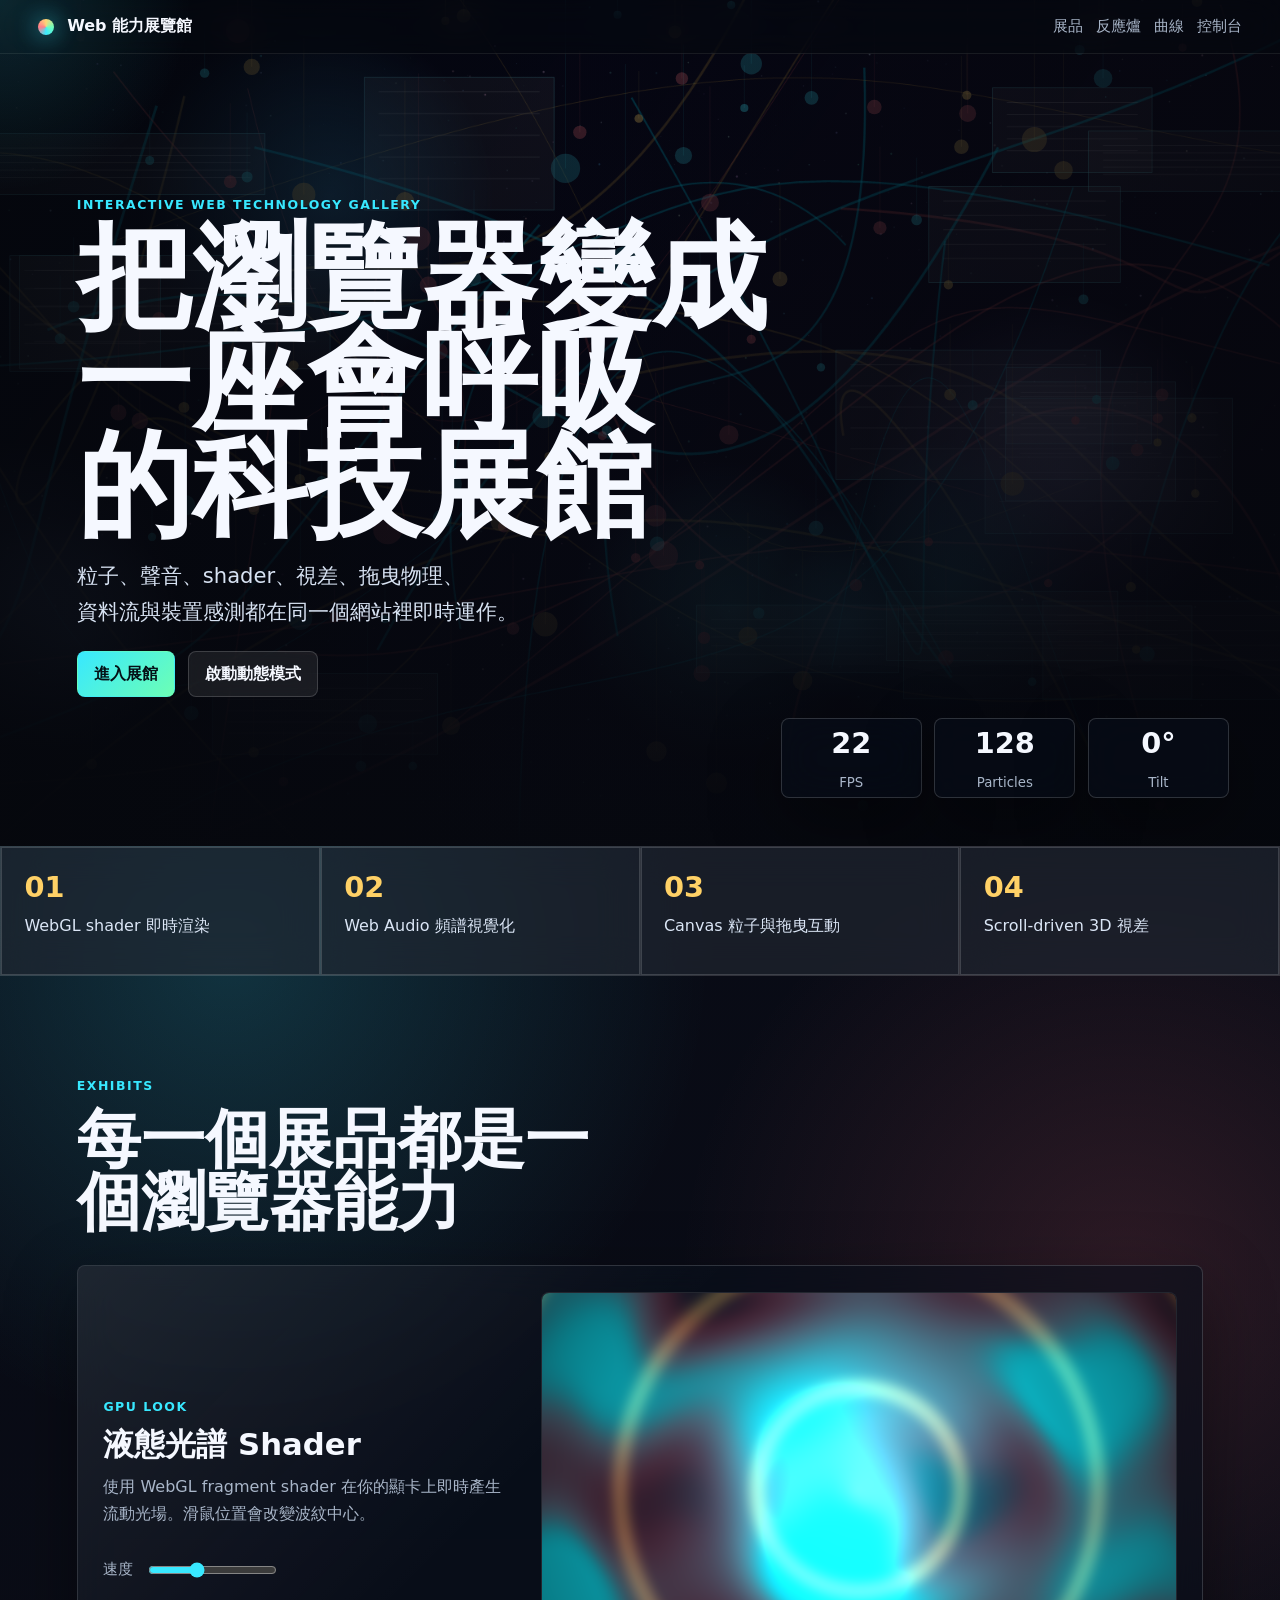
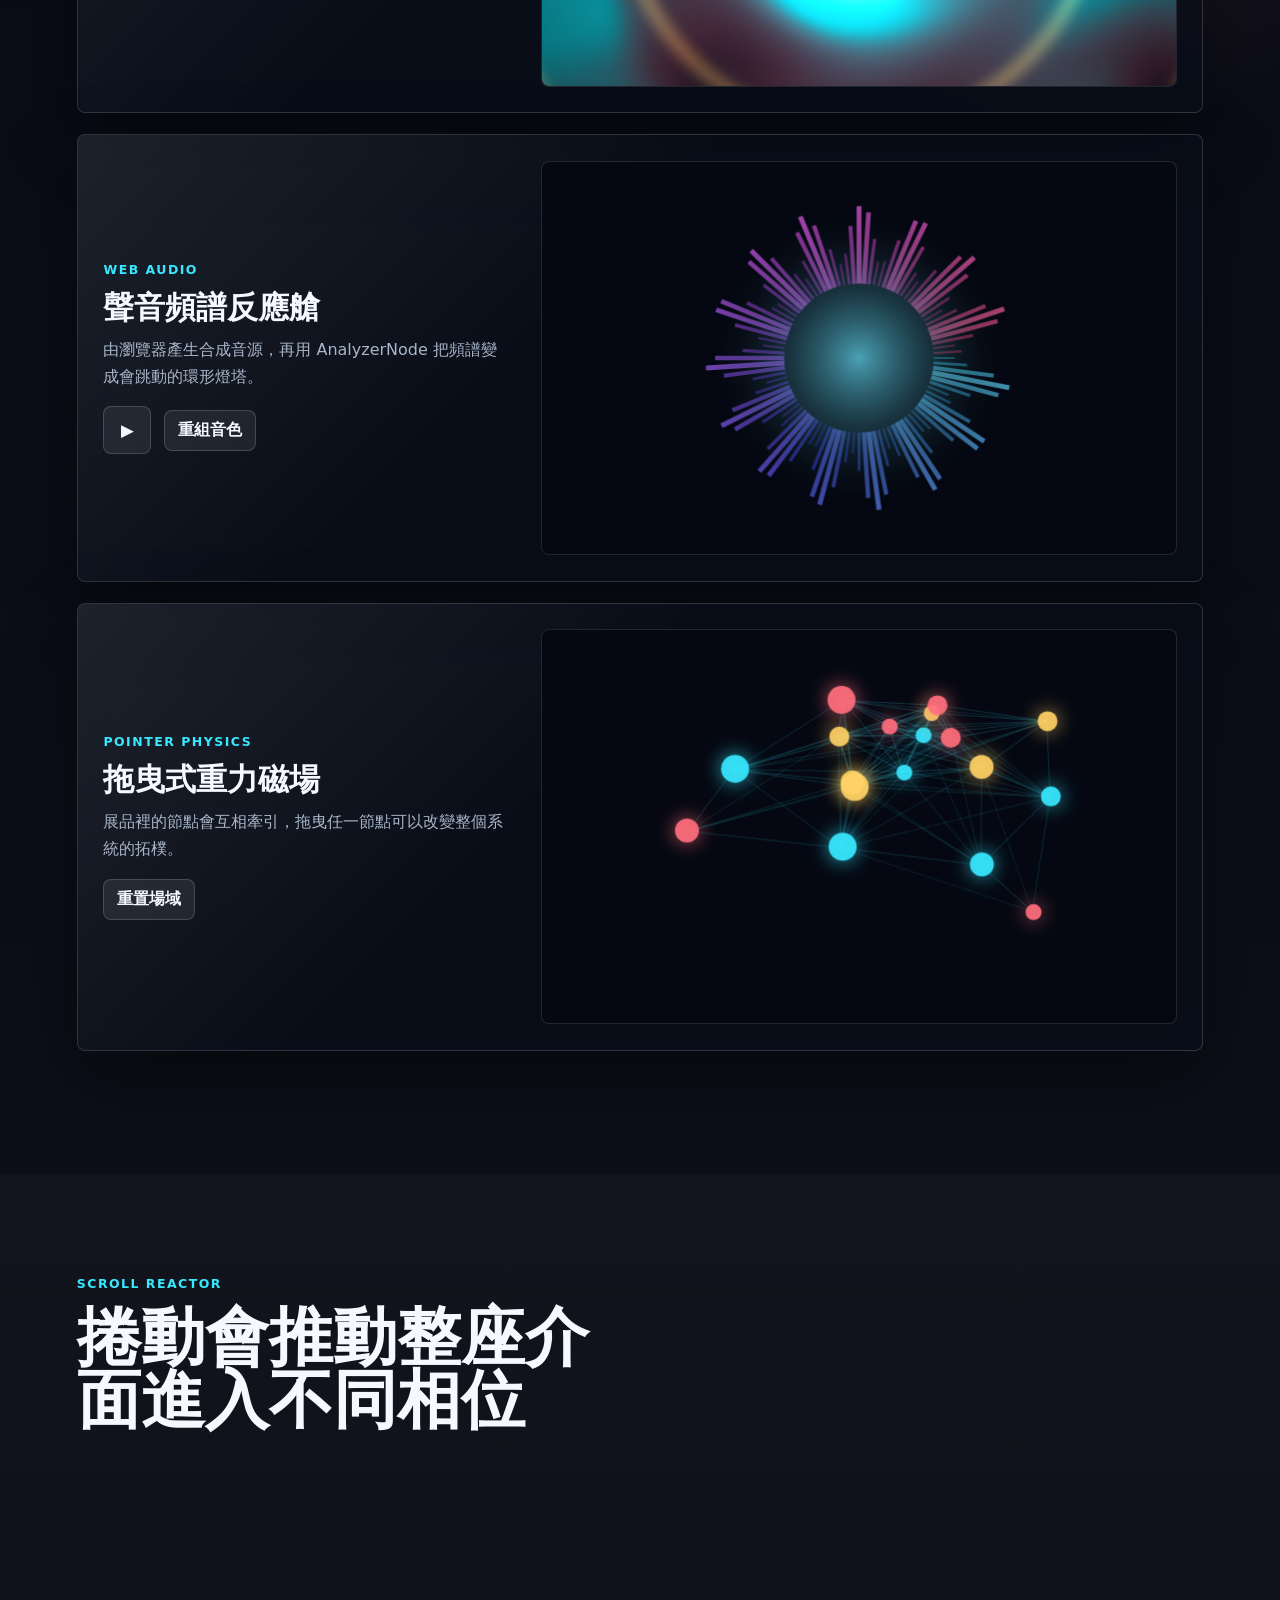
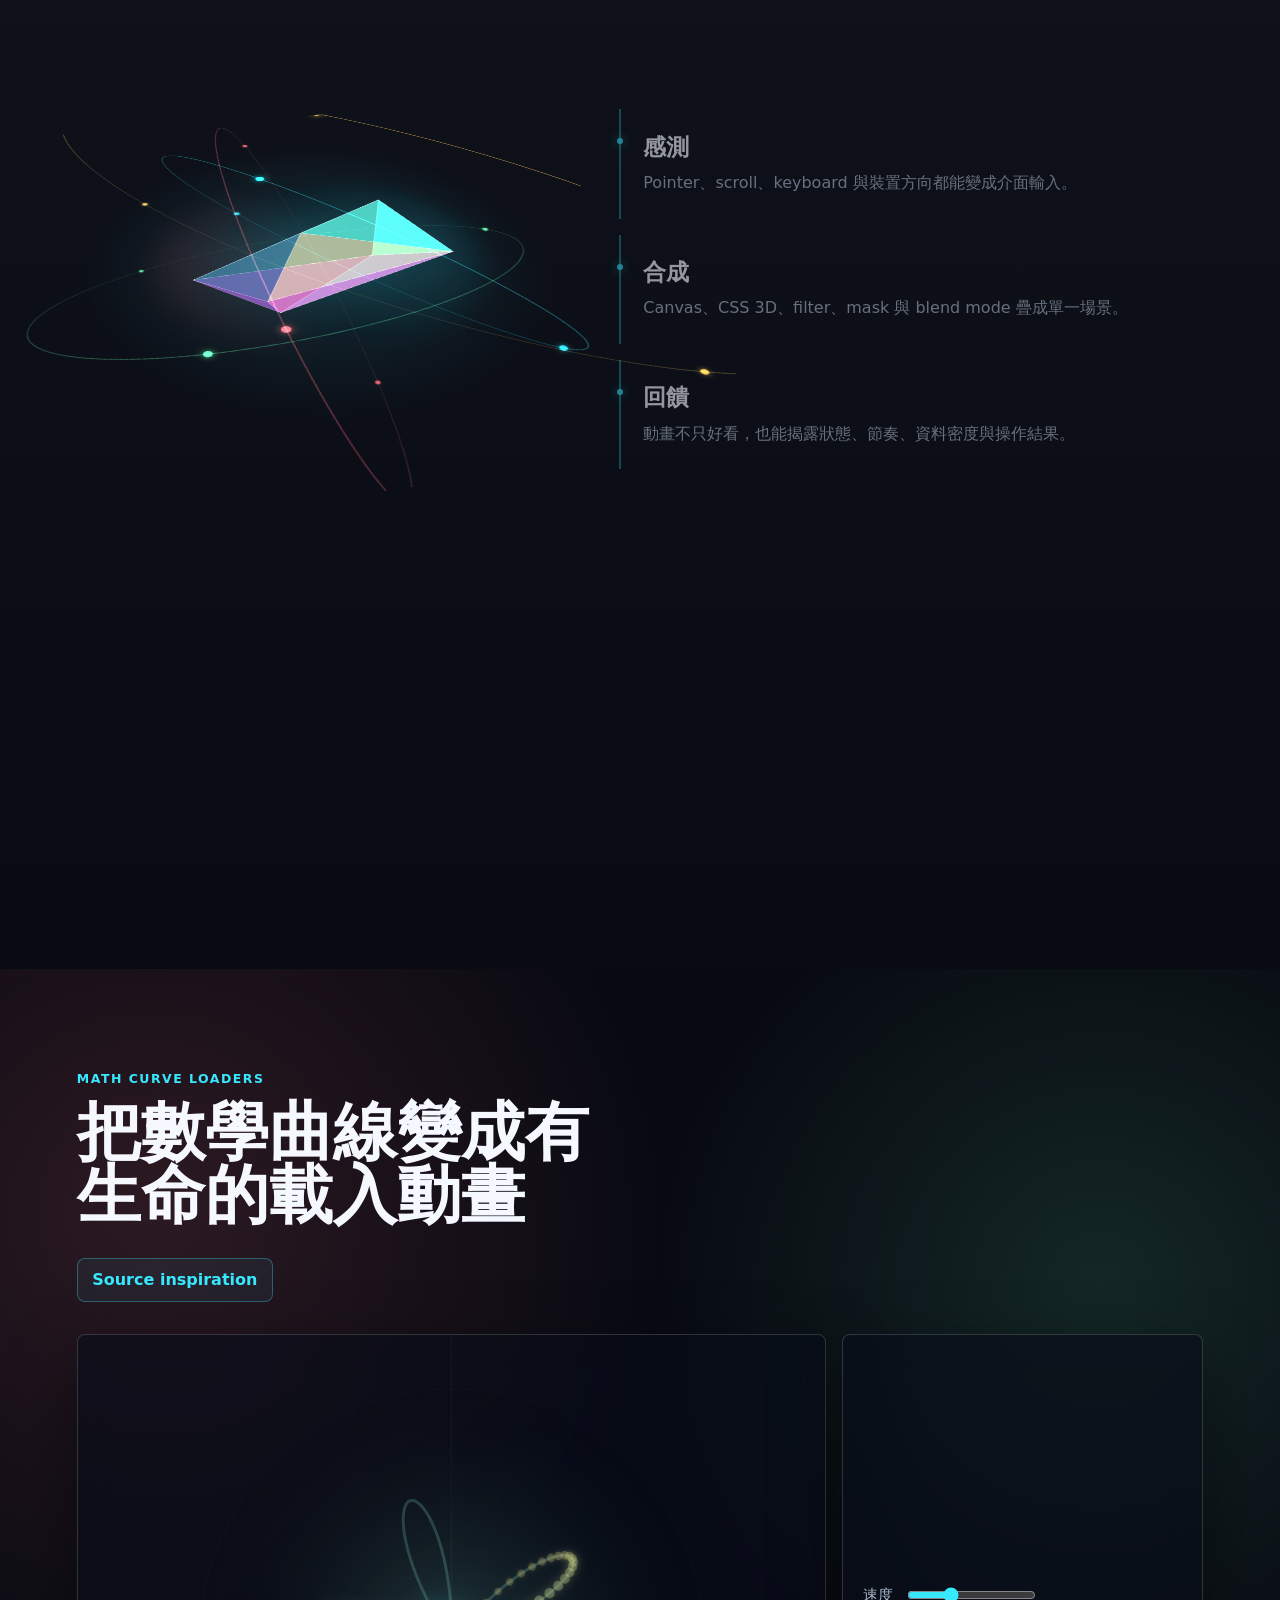
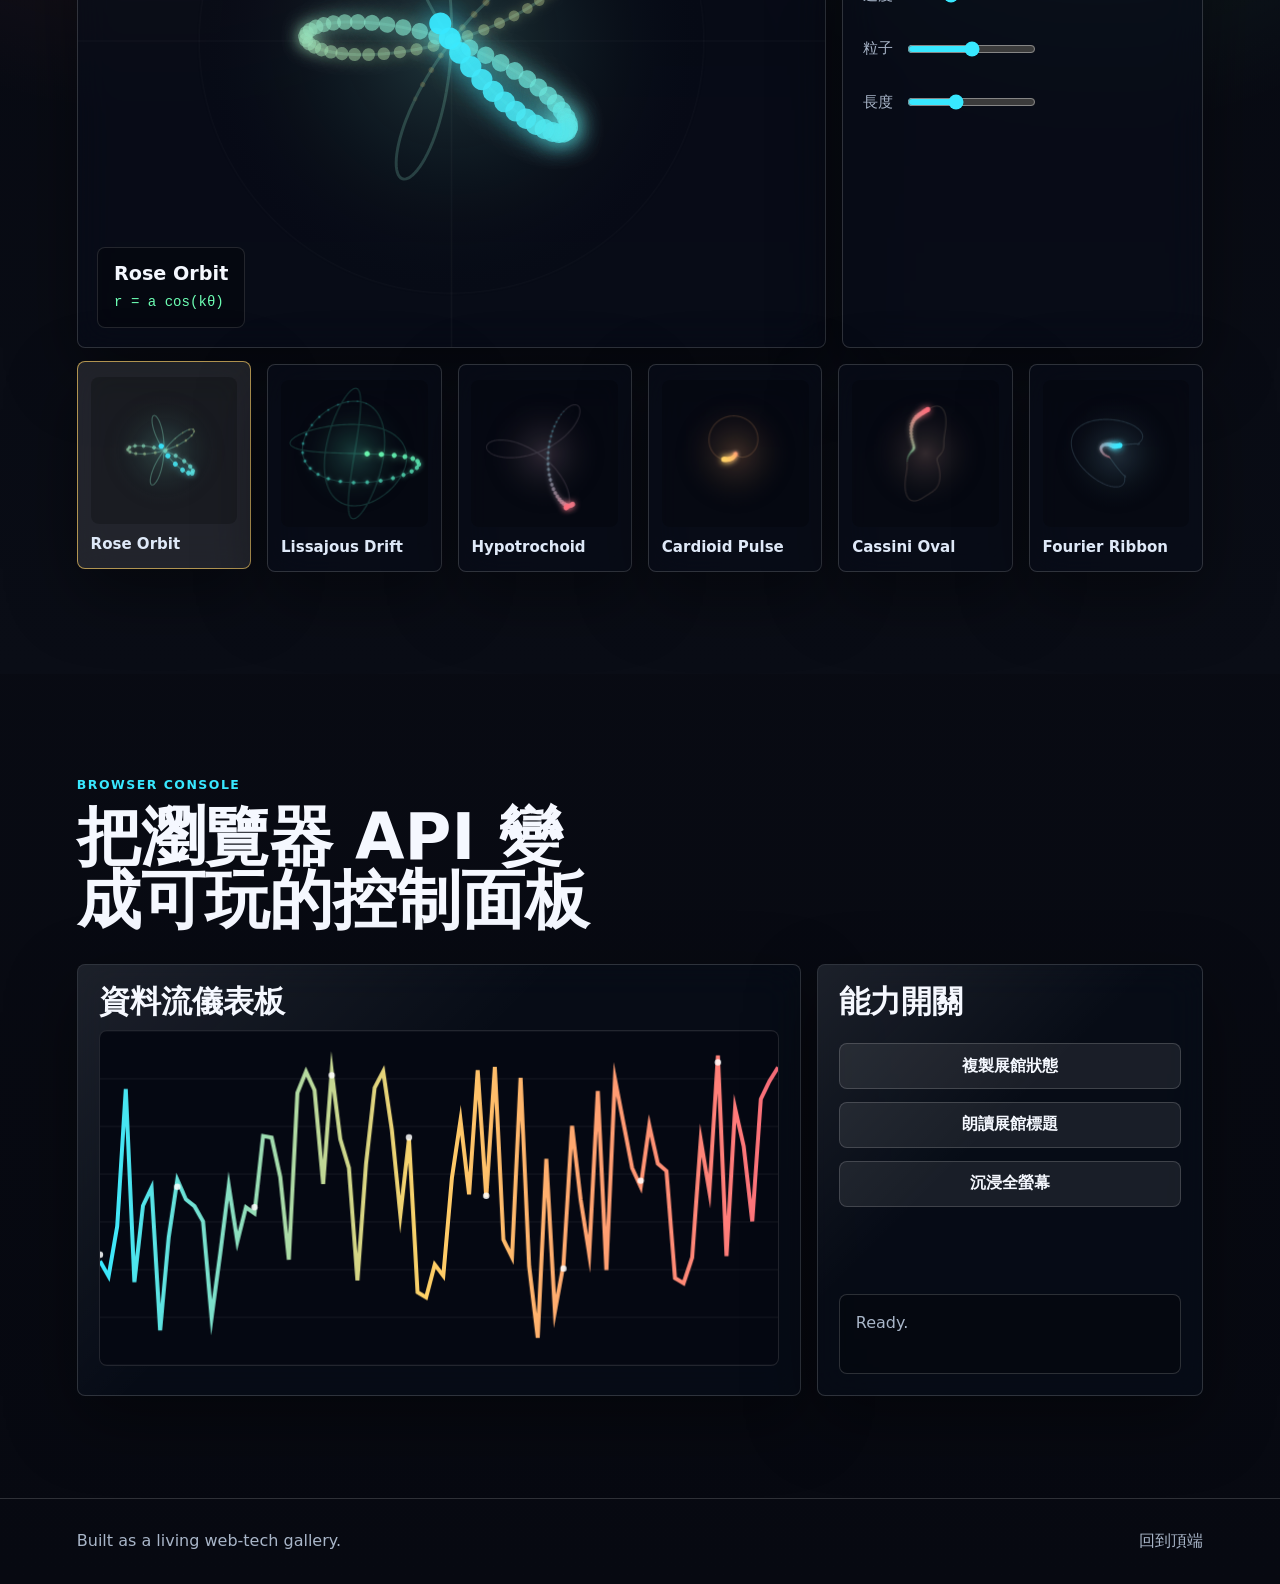
==== index.html @ b55987c4 "Create interactive web technology gallery" ====
<!doctype html>
<html lang="zh-Hant">
  <head>
    <meta charset="utf-8">
    <meta name="viewport" content="width=device-width, initial-scale=1">
    <title>Web 能力展覽館</title>
    <meta name="description" content="一座展示現代網頁互動、視覺與瀏覽器能力的高科技展覽館。">
    <link rel="stylesheet" href="styles.css">
  </head>
  <body>
    <div class="cursor-light" aria-hidden="true"></div>
    <header class="site-header">
      <a class="brand" href="#top" aria-label="回到首頁">
        <span class="brand-mark"></span>
        <span>Web 能力展覽館</span>
      </a>
      <nav class="nav-links" aria-label="主要導覽">
        <a href="#lab">展品</a>
        <a href="#reactor">反應爐</a>
        <a href="#curves">曲線</a>
        <a href="#console">控制台</a>
      </nav>
    </header>

    <main id="top">
      <section class="hero" aria-labelledby="hero-title">
        <img class="hero-image" src="assets/hero-lab.png" alt="未來感數位展館背景">
        <canvas id="starfield" class="hero-canvas" aria-hidden="true"></canvas>
        <div class="hero-overlay"></div>
        <div class="hero-content">
          <p class="eyebrow">Interactive Web Technology Gallery</p>
          <h1 id="hero-title">把瀏覽器變成<br>一座會呼吸<br>的科技展館</h1>
          <p class="hero-copy">粒子、聲音、shader、視差、拖曳物理、<br>資料流與裝置感測都在同一個網站裡即時運作。</p>
          <div class="hero-actions">
            <a class="button primary" href="#lab">進入展館</a>
            <button class="button ghost" id="toggle-motion" type="button">啟動動態模式</button>
          </div>
        </div>
        <div class="hero-instruments" aria-label="即時狀態">
          <div><span id="fps">60</span><small>FPS</small></div>
          <div><span id="nodes">128</span><small>Particles</small></div>
          <div><span id="tilt">0°</span><small>Tilt</small></div>
        </div>
      </section>

      <section class="intro-band" aria-label="展示能力摘要">
        <div class="metric"><b>01</b><span>WebGL shader 即時渲染</span></div>
        <div class="metric"><b>02</b><span>Web Audio 頻譜視覺化</span></div>
        <div class="metric"><b>03</b><span>Canvas 粒子與拖曳互動</span></div>
        <div class="metric"><b>04</b><span>Scroll-driven 3D 視差</span></div>
      </section>

      <section id="lab" class="gallery" aria-labelledby="gallery-title">
        <div class="section-heading">
          <p class="eyebrow">Exhibits</p>
          <h2 id="gallery-title">每一個展品都是一個瀏覽器能力</h2>
        </div>

        <article class="exhibit shader-exhibit">
          <div class="exhibit-copy">
            <span class="tag">GPU Look</span>
            <h3>液態光譜 Shader</h3>
            <p>使用 WebGL fragment shader 在你的顯卡上即時產生流動光場。滑鼠位置會改變波紋中心。</p>
            <div class="control-row">
              <label for="shader-speed">速度</label>
              <input id="shader-speed" type="range" min="0.2" max="2.4" value="1.0" step="0.1">
            </div>
          </div>
          <canvas id="shader-canvas" class="shader-canvas" aria-label="即時 WebGL shader 展示"></canvas>
        </article>

        <article class="exhibit audio-exhibit">
          <div class="exhibit-copy">
            <span class="tag">Web Audio</span>
            <h3>聲音頻譜反應艙</h3>
            <p>由瀏覽器產生合成音源，再用 AnalyzerNode 把頻譜變成會跳動的環形燈塔。</p>
            <div class="button-row">
              <button class="icon-button" id="audio-toggle" type="button" aria-label="播放或暫停聲音">▶</button>
              <button class="button compact" id="random-tone" type="button">重組音色</button>
            </div>
          </div>
          <canvas id="audio-canvas" class="audio-canvas" aria-label="音訊頻譜視覺化"></canvas>
        </article>

        <article class="exhibit physics-exhibit">
          <div class="exhibit-copy">
            <span class="tag">Pointer Physics</span>
            <h3>拖曳式重力磁場</h3>
            <p>展品裡的節點會互相牽引，拖曳任一節點可以改變整個系統的拓樸。</p>
            <div class="button-row">
              <button class="button compact" id="reset-physics" type="button">重置場域</button>
            </div>
          </div>
          <canvas id="physics-canvas" class="physics-canvas" aria-label="可拖曳物理節點展示"></canvas>
        </article>
      </section>

      <section id="reactor" class="reactor" aria-labelledby="reactor-title">
        <div class="section-heading">
          <p class="eyebrow">Scroll Reactor</p>
          <h2 id="reactor-title">捲動會推動整座介面進入不同相位</h2>
        </div>
        <div class="reactor-grid">
          <div class="orbital-stage" aria-hidden="true">
            <div class="reactor-viewport">
              <canvas id="reactor-3d-canvas" class="reactor-3d-canvas" aria-hidden="true"></canvas>
              <div class="energy-core">
                <span class="core-shell"></span>
                <span class="core-facet facet-a"></span>
                <span class="core-facet facet-b"></span>
                <span class="core-facet facet-c"></span>
                <span class="core-spark spark-a"></span>
                <span class="core-spark spark-b"></span>
                <span class="core-spark spark-c"></span>
              </div>
              <span class="ring ring-a"></span>
              <span class="ring ring-b"></span>
              <span class="ring ring-c"></span>
              <span class="ring ring-d"></span>
              <span class="reactor-beam beam-a"></span>
              <span class="reactor-beam beam-b"></span>
              <span class="reactor-beam beam-c"></span>
            </div>
          </div>
          <div class="timeline">
            <div class="timeline-item">
              <b>感測</b>
              <span>Pointer、scroll、keyboard 與裝置方向都能變成介面輸入。</span>
            </div>
            <div class="timeline-item">
              <b>合成</b>
              <span>Canvas、CSS 3D、filter、mask 與 blend mode 疊成單一場景。</span>
            </div>
            <div class="timeline-item">
              <b>回饋</b>
              <span>動畫不只好看，也能揭露狀態、節奏、資料密度與操作結果。</span>
            </div>
          </div>
        </div>
      </section>

      <section id="curves" class="curve-lab" aria-labelledby="curve-title">
        <div class="section-heading curve-heading">
          <div>
            <p class="eyebrow">Math Curve Loaders</p>
            <h2 id="curve-title">把數學曲線變成有生命的載入動畫</h2>
            <a class="source-link" href="https://paidax01.github.io/math-curve-loaders/" target="_blank" rel="noreferrer">Source inspiration</a>
          </div>
        </div>
        <div class="curve-lab-grid">
          <div class="curve-stage">
            <canvas id="curve-main" class="curve-main" aria-label="數學曲線載入動畫主展示"></canvas>
            <div class="curve-readout">
              <b id="curve-name">Rose Orbit</b>
              <code id="curve-formula">r = a cos(kθ)</code>
            </div>
          </div>
          <div class="curve-controls">
            <div class="control-row">
              <label for="curve-speed">速度</label>
              <input id="curve-speed" type="range" min="0.35" max="2.4" value="1" step="0.05">
            </div>
            <div class="control-row">
              <label for="curve-particles">粒子</label>
              <input id="curve-particles" type="range" min="28" max="140" value="84" step="1">
            </div>
            <div class="control-row">
              <label for="curve-trail">長度</label>
              <input id="curve-trail" type="range" min="0.12" max="0.68" value="0.32" step="0.01">
            </div>
          </div>
        </div>
        <div class="curve-cards" aria-label="曲線載入器選擇">
          <button class="curve-card is-active" type="button" data-curve="rose">
            <canvas aria-hidden="true"></canvas>
            <span>Rose Orbit</span>
          </button>
          <button class="curve-card" type="button" data-curve="lissajous">
            <canvas aria-hidden="true"></canvas>
            <span>Lissajous Drift</span>
          </button>
          <button class="curve-card" type="button" data-curve="hypotrochoid">
            <canvas aria-hidden="true"></canvas>
            <span>Hypotrochoid</span>
          </button>
          <button class="curve-card" type="button" data-curve="cardioid">
            <canvas aria-hidden="true"></canvas>
            <span>Cardioid Pulse</span>
          </button>
          <button class="curve-card" type="button" data-curve="cassini">
            <canvas aria-hidden="true"></canvas>
            <span>Cassini Oval</span>
          </button>
          <button class="curve-card" type="button" data-curve="fourier">
            <canvas aria-hidden="true"></canvas>
            <span>Fourier Ribbon</span>
          </button>
        </div>
      </section>

      <section id="console" class="console-section" aria-labelledby="console-title">
        <div class="section-heading">
          <p class="eyebrow">Browser Console</p>
          <h2 id="console-title">把瀏覽器 API 變成可玩的控制面板</h2>
        </div>
        <div class="console-grid">
          <div class="glass-panel">
            <h3>資料流儀表板</h3>
            <canvas id="data-canvas" class="data-canvas" aria-label="即時資料流圖表"></canvas>
          </div>
          <div class="glass-panel api-panel">
            <h3>能力開關</h3>
            <button class="button full" id="copy-report" type="button">複製展館狀態</button>
            <button class="button full" id="speak-title" type="button">朗讀展館標題</button>
            <button class="button full" id="fullscreen" type="button">沉浸全螢幕</button>
            <output id="api-output">Ready.</output>
          </div>
        </div>
      </section>
    </main>

    <footer class="site-footer">
      <span>Built as a living web-tech gallery.</span>
      <a href="#top">回到頂端</a>
    </footer>

    <script src="app.js"></script>
  </body>
</html>
---- styles.css ----
:root {
  color-scheme: dark;
  --ink: #f5f8ff;
  --muted: #a9b6c9;
  --line: rgba(255, 255, 255, 0.16);
  --panel: rgba(10, 18, 30, 0.72);
  --cyan: #38e8ff;
  --coral: #ff6f7d;
  --gold: #ffd166;
  --mint: #6dffb4;
  --bg: #060911;
  --shadow: 0 24px 70px rgba(0, 0, 0, 0.42);
}

* {
  box-sizing: border-box;
}

html {
  scroll-behavior: smooth;
}

body {
  margin: 0;
  min-width: 320px;
  background:
    radial-gradient(circle at 18% 15%, rgba(56, 232, 255, 0.18), transparent 30rem),
    radial-gradient(circle at 88% 20%, rgba(255, 111, 125, 0.15), transparent 28rem),
    linear-gradient(180deg, #070914 0%, #0c0f18 45%, #070911 100%);
  color: var(--ink);
  font-family: Inter, ui-sans-serif, system-ui, -apple-system, BlinkMacSystemFont, "Segoe UI", sans-serif;
  letter-spacing: 0;
  overflow-x: hidden;
}

a {
  color: inherit;
  text-decoration: none;
}

button,
input {
  font: inherit;
}

.cursor-light {
  position: fixed;
  inset: auto;
  width: 26rem;
  height: 26rem;
  border-radius: 50%;
  pointer-events: none;
  z-index: 20;
  translate: -50% -50%;
  background: radial-gradient(circle, rgba(56, 232, 255, 0.14), transparent 65%);
  mix-blend-mode: screen;
}

.site-header {
  position: fixed;
  top: 0;
  left: 0;
  right: 0;
  z-index: 10;
  display: flex;
  align-items: center;
  justify-content: space-between;
  gap: 1rem;
  padding: 1rem clamp(1rem, 3vw, 3rem);
  border-bottom: 1px solid rgba(255, 255, 255, 0.08);
  background: rgba(5, 8, 15, 0.5);
  backdrop-filter: blur(18px);
}

.brand,
.nav-links {
  display: flex;
  align-items: center;
  gap: 0.8rem;
}

.brand {
  font-weight: 800;
}

.brand-mark {
  width: 1rem;
  height: 1rem;
  border-radius: 50%;
  background: conic-gradient(from 180deg, var(--cyan), var(--coral), var(--gold), var(--mint), var(--cyan));
  box-shadow: 0 0 24px rgba(56, 232, 255, 0.8);
}

.nav-links a {
  color: var(--muted);
  font-size: 0.94rem;
  transition: color 180ms ease;
}

.nav-links a:hover {
  color: var(--ink);
}

.hero {
  position: relative;
  min-height: 94svh;
  display: grid;
  align-items: center;
  padding: 8rem clamp(1rem, 6vw, 6rem) 5rem;
  overflow: hidden;
  isolation: isolate;
}

.hero-image,
.hero-canvas,
.hero-overlay {
  position: absolute;
  inset: 0;
  width: 100%;
  height: 100%;
}

.hero-image {
  object-fit: cover;
  filter: saturate(1.12) contrast(1.08);
  transform: scale(1.04);
  z-index: -4;
}

.hero-canvas {
  z-index: -3;
  opacity: 0.82;
}

.hero-overlay {
  z-index: -2;
  background:
    linear-gradient(90deg, rgba(5, 7, 12, 0.78) 0%, rgba(5, 7, 12, 0.36) 46%, rgba(5, 7, 12, 0.74) 100%),
    linear-gradient(180deg, rgba(5, 7, 12, 0.2) 0%, #070911 100%);
}

.hero-content {
  width: min(760px, 100%);
}

.eyebrow,
.tag {
  margin: 0 0 0.9rem;
  color: var(--cyan);
  font-size: 0.78rem;
  font-weight: 800;
  letter-spacing: 0.12em;
  text-transform: uppercase;
}

h1,
h2,
h3,
p {
  margin-top: 0;
}

h1 {
  margin-bottom: 1.3rem;
  max-width: 11ch;
  font-size: clamp(3.2rem, 9vw, 8rem);
  line-height: 0.9;
  overflow-wrap: anywhere;
  line-break: strict;
  text-wrap: balance;
}

h2 {
  margin-bottom: 1rem;
  font-size: clamp(2rem, 5vw, 4.8rem);
  line-height: 0.98;
}

h3 {
  margin-bottom: 0.8rem;
  font-size: clamp(1.45rem, 2.4vw, 2.5rem);
  line-height: 1.05;
}

.hero-copy {
  max-width: 40rem;
  color: #d7e2f2;
  font-size: clamp(1rem, 2vw, 1.32rem);
  line-height: 1.7;
  overflow-wrap: anywhere;
  word-break: break-word;
}

.hero-actions,
.button-row,
.control-row {
  display: flex;
  align-items: center;
  flex-wrap: wrap;
  gap: 0.8rem;
}

.button,
.icon-button {
  min-height: 2.8rem;
  border: 1px solid var(--line);
  border-radius: 8px;
  color: var(--ink);
  background: rgba(255, 255, 255, 0.08);
  cursor: pointer;
  transition: transform 180ms ease, background 180ms ease, border-color 180ms ease;
}

.button {
  display: inline-flex;
  align-items: center;
  justify-content: center;
  padding: 0.72rem 1rem;
  font-weight: 800;
}

.button:hover,
.icon-button:hover {
  transform: translateY(-2px);
  border-color: rgba(56, 232, 255, 0.55);
  background: rgba(255, 255, 255, 0.14);
}

.button.primary {
  color: #041016;
  background: linear-gradient(135deg, var(--cyan), var(--mint));
  border-color: transparent;
}

.button.ghost {
  backdrop-filter: blur(12px);
}

.button.compact {
  min-height: 2.45rem;
  padding: 0.58rem 0.8rem;
}

.button.full {
  width: 100%;
}

.icon-button {
  width: 3rem;
  height: 3rem;
  font-size: 1.05rem;
}

.hero-instruments {
  position: absolute;
  right: clamp(1rem, 4vw, 4rem);
  bottom: 3rem;
  display: grid;
  grid-template-columns: repeat(3, minmax(5.5rem, 1fr));
  gap: 0.8rem;
  width: min(28rem, calc(100% - 2rem));
}

.hero-instruments div,
.metric,
.glass-panel,
.exhibit {
  border: 1px solid var(--line);
  background: rgba(8, 14, 26, 0.58);
  box-shadow: var(--shadow);
  backdrop-filter: blur(18px);
}

.hero-instruments div {
  min-height: 5rem;
  border-radius: 8px;
  display: grid;
  place-items: center;
  text-align: center;
}

.hero-instruments span {
  display: block;
  font-size: 1.8rem;
  font-weight: 900;
}

.hero-instruments small {
  color: var(--muted);
}

.intro-band {
  display: grid;
  grid-template-columns: repeat(4, 1fr);
  gap: 1px;
  padding: 1px;
  background: var(--line);
}

.metric {
  min-height: 8rem;
  padding: 1.4rem;
  box-shadow: none;
}

.metric b {
  display: block;
  color: var(--gold);
  font-size: 1.8rem;
  margin-bottom: 0.75rem;
}

.metric span {
  color: #dbe6f6;
}

.gallery,
.reactor,
.curve-lab,
.console-section {
  padding: clamp(4rem, 8vw, 8rem) clamp(1rem, 6vw, 6rem);
}

.section-heading {
  width: min(920px, 100%);
  margin-bottom: 2rem;
}

.section-heading h2 {
  max-width: 12ch;
}

.exhibit {
  position: relative;
  display: grid;
  grid-template-columns: minmax(16rem, 0.78fr) minmax(20rem, 1.22fr);
  gap: clamp(1rem, 3vw, 2rem);
  align-items: stretch;
  min-height: 28rem;
  margin-bottom: 1.3rem;
  padding: clamp(1rem, 2.4vw, 1.6rem);
  border-radius: 8px;
  overflow: hidden;
}

.exhibit::before,
.glass-panel::before {
  content: "";
  position: absolute;
  inset: 0;
  pointer-events: none;
  background: linear-gradient(135deg, rgba(255, 255, 255, 0.12), transparent 42%);
  opacity: 0.72;
}

.exhibit-copy {
  position: relative;
  z-index: 1;
  display: flex;
  flex-direction: column;
  justify-content: center;
  min-width: 0;
}

.exhibit-copy p,
.timeline-item span {
  color: var(--muted);
  line-height: 1.7;
}

.control-row {
  margin-top: 1rem;
}

.control-row label {
  color: var(--muted);
  font-size: 0.92rem;
}

input[type="range"] {
  accent-color: var(--cyan);
}

.shader-canvas,
.audio-canvas,
.physics-canvas,
.data-canvas {
  position: relative;
  z-index: 1;
  width: 100%;
  min-height: 22rem;
  border-radius: 8px;
  border: 1px solid rgba(255, 255, 255, 0.12);
  background: #050812;
}

.reactor {
  background:
    linear-gradient(180deg, rgba(255, 255, 255, 0.04), transparent),
    #080b13;
  --reactor-progress: 0;
  --reactor-drag-x: 0deg;
  --reactor-drag-y: 0deg;
  min-height: 155svh;
  overflow: clip;
}

.reactor-grid {
  position: sticky;
  top: 5.4rem;
  display: grid;
  grid-template-columns: minmax(18rem, 0.9fr) minmax(18rem, 1.1fr);
  gap: clamp(2rem, 5vw, 4rem);
  align-items: center;
  min-height: calc(100svh - 7rem);
}

.orbital-stage {
  position: relative;
  min-height: 34rem;
  perspective: 1050px;
  perspective-origin: 45% 45%;
  display: grid;
  place-items: center;
  transform-style: preserve-3d;
}

.reactor-viewport {
  position: absolute;
  width: min(38rem, 82vw);
  aspect-ratio: 1;
  display: grid;
  place-items: center;
  transform-style: preserve-3d;
  transform:
    rotateX(calc(58deg - var(--reactor-progress) * 24deg))
    rotateX(var(--reactor-drag-y))
    rotateY(var(--reactor-drag-x))
    rotateZ(calc(-10deg + var(--reactor-progress) * 52deg))
    scale(calc(0.82 + var(--reactor-progress) * 0.34));
  filter: saturate(calc(1.05 + var(--reactor-progress) * 0.45));
  transition: filter 120ms linear;
  cursor: grab;
  touch-action: none;
  user-select: none;
}

.reactor-viewport.is-dragging {
  cursor: grabbing;
}

.reactor-3d-canvas {
  position: absolute;
  inset: -14%;
  width: 128%;
  height: 128%;
  z-index: 8;
  pointer-events: none;
}

.reactor-3d-canvas ~ .energy-core,
.reactor-3d-canvas ~ .ring,
.reactor-3d-canvas ~ .reactor-beam {
  opacity: 0;
}

.reactor-viewport::before,
.reactor-viewport::after {
  content: "";
  position: absolute;
  border-radius: 50%;
  pointer-events: none;
}

.reactor-viewport::before {
  width: 72%;
  height: 72%;
  background:
    radial-gradient(circle, rgba(56, 232, 255, 0.28), transparent 58%),
    conic-gradient(from calc(var(--reactor-progress) * 360deg), transparent, rgba(56, 232, 255, 0.24), transparent, rgba(255, 111, 125, 0.2), transparent);
  filter: blur(24px);
  opacity: calc(0.55 + var(--reactor-progress) * 0.35);
  transform: translateZ(-10rem) scale(calc(0.9 + var(--reactor-progress) * 0.35));
}

.reactor-viewport::after {
  width: 46%;
  height: 46%;
  border: 1px solid rgba(255, 255, 255, 0.13);
  background:
    linear-gradient(90deg, transparent 49%, rgba(255, 255, 255, 0.12) 50%, transparent 51%),
    linear-gradient(0deg, transparent 49%, rgba(255, 255, 255, 0.12) 50%, transparent 51%);
  transform: translateZ(-13rem) scale(calc(0.55 + var(--reactor-progress) * 0.7));
  opacity: calc(0.15 + var(--reactor-progress) * 0.45);
}

.energy-core {
  position: relative;
  width: 10.8rem;
  height: 10.8rem;
  transform:
    translateZ(calc(4.8rem + var(--reactor-progress) * 2.2rem))
    rotateX(calc(-14deg + var(--reactor-progress) * 18deg))
    rotateY(calc(-34deg + var(--reactor-progress) * 96deg))
    rotateZ(calc(var(--reactor-progress) * -34deg));
  transform-style: preserve-3d;
  z-index: 4;
}

.core-shell,
.core-facet,
.core-spark,
.ring,
.reactor-beam {
  position: absolute;
  inset: 0;
  margin: auto;
}

.core-shell {
  width: 100%;
  height: 100%;
  border-radius: 28% 72% 42% 58% / 48% 36% 64% 52%;
  background:
    linear-gradient(135deg, rgba(255, 255, 255, 0.92), rgba(56, 232, 255, 0.72) 24%, rgba(55, 93, 255, 0.62) 48%, rgba(255, 111, 125, 0.52) 76%, rgba(255, 209, 102, 0.72)),
    radial-gradient(circle at 34% 25%, rgba(255, 255, 255, 0.98), transparent 22%);
  clip-path: polygon(50% 0%, 88% 19%, 100% 56%, 72% 100%, 28% 100%, 0% 56%, 12% 19%);
  transform: translateZ(0.8rem);
  transform-style: preserve-3d;
  box-shadow:
    0 0 34px rgba(56, 232, 255, 0.76),
    0 0 110px rgba(56, 232, 255, 0.42),
    inset 0 0 34px rgba(255, 255, 255, 0.34);
  opacity: 0.96;
}

.core-shell::before,
.core-shell::after {
  content: "";
  position: absolute;
  inset: 12%;
  clip-path: polygon(50% 0%, 86% 24%, 72% 100%, 28% 100%, 14% 24%);
  background: linear-gradient(120deg, rgba(255, 255, 255, 0.52), transparent 42%, rgba(0, 0, 0, 0.18));
  mix-blend-mode: screen;
  transform: translateZ(1.6rem);
}

.core-shell::after {
  inset: 24%;
  transform: translateZ(2.8rem) rotate(72deg);
  background: linear-gradient(90deg, rgba(255, 255, 255, 0.65), transparent);
  opacity: calc(0.35 + var(--reactor-progress) * 0.45);
}

.core-facet {
  width: 68%;
  height: 68%;
  border: 1px solid rgba(255, 255, 255, 0.28);
  clip-path: polygon(50% 0, 100% 50%, 50% 100%, 0 50%);
  mix-blend-mode: screen;
}

.facet-a {
  transform: translateZ(3.2rem) rotateY(36deg) rotate(16deg);
  background: linear-gradient(135deg, rgba(56, 232, 255, 0.25), transparent);
}

.facet-b {
  transform: translateZ(5rem) rotateX(54deg) rotate(80deg) scale(0.76);
  background: linear-gradient(135deg, rgba(255, 111, 125, 0.22), transparent);
}

.facet-c {
  transform: translateZ(-1.8rem) rotateY(-58deg) rotate(132deg) scale(0.72);
  background: linear-gradient(135deg, rgba(255, 209, 102, 0.26), transparent);
}

.core-spark {
  width: 0.55rem;
  height: 0.55rem;
  border-radius: 50%;
  background: #fff;
  box-shadow: 0 0 18px currentColor;
  color: var(--cyan);
  transform:
    rotate(var(--spark-angle))
    translateX(calc(8.6rem + var(--reactor-progress) * 4rem))
    translateZ(var(--spark-z));
  opacity: calc(0.35 + var(--reactor-progress) * 0.58);
}

.spark-a { --spark-angle: 18deg; --spark-z: 5rem; color: var(--cyan); }
.spark-b { --spark-angle: 154deg; --spark-z: -3rem; color: var(--coral); }
.spark-c { --spark-angle: 278deg; --spark-z: 1.5rem; color: var(--gold); }

.ring {
  border-radius: 50%;
  border: 1px solid rgba(255, 255, 255, 0.34);
  box-shadow:
    0 0 30px rgba(56, 232, 255, 0.2),
    inset 0 0 18px rgba(255, 255, 255, 0.05);
  transform-style: preserve-3d;
  opacity: calc(0.45 + var(--reactor-progress) * 0.5);
}

.ring::before,
.ring::after {
  content: "";
  position: absolute;
  width: 0.8rem;
  height: 0.8rem;
  border-radius: 50%;
  background: currentColor;
  box-shadow: 0 0 24px currentColor;
  top: 50%;
  left: 50%;
  transform:
    rotate(var(--node-angle))
    translateX(calc(var(--ring-radius) / 2))
    translateY(-50%)
    translateZ(1.4rem);
}

.ring::after {
  opacity: 0.58;
  transform:
    rotate(calc(var(--node-angle) + 180deg))
    translateX(calc(var(--ring-radius) / 2))
    translateY(-50%)
    translateZ(-1.4rem);
}

.ring-a {
  --ring-radius: 21rem;
  --node-angle: calc(40deg + var(--reactor-progress) * 270deg);
  width: var(--ring-radius);
  height: var(--ring-radius);
  color: var(--cyan);
  transform: translateZ(5.5rem) rotateX(70deg) rotateZ(calc(20deg + var(--reactor-progress) * 180deg));
}

.ring-b {
  --ring-radius: 28rem;
  --node-angle: calc(190deg - var(--reactor-progress) * 250deg);
  width: var(--ring-radius);
  height: var(--ring-radius);
  color: var(--coral);
  transform: translateZ(-4rem) rotateX(52deg) rotateY(24deg) rotateZ(calc(-26deg - var(--reactor-progress) * 220deg));
  border-color: rgba(255, 111, 125, 0.46);
}

.ring-c {
  --ring-radius: 34rem;
  --node-angle: calc(310deg + var(--reactor-progress) * 310deg);
  width: var(--ring-radius);
  height: var(--ring-radius);
  color: var(--gold);
  transform: translateZ(9rem) rotateX(74deg) rotateZ(calc(-34deg + var(--reactor-progress) * 260deg));
  border-color: rgba(255, 209, 102, 0.42);
}

.ring-d {
  --ring-radius: 24rem;
  --node-angle: calc(96deg - var(--reactor-progress) * 330deg);
  width: var(--ring-radius);
  height: var(--ring-radius);
  color: var(--mint);
  border-style: dashed;
  border-color: rgba(109, 255, 180, 0.38);
  transform: translateZ(-8rem) rotateX(38deg) rotateY(-46deg) rotateZ(calc(12deg + var(--reactor-progress) * -300deg));
}

.reactor-beam {
  width: 130%;
  height: 2px;
  border-radius: 999px;
  background: linear-gradient(90deg, transparent, rgba(56, 232, 255, 0.7), rgba(255, 255, 255, 0.9), transparent);
  box-shadow: 0 0 22px rgba(56, 232, 255, 0.52);
  opacity: calc(0.1 + var(--reactor-progress) * 0.62);
  transform-origin: center;
}

.beam-a {
  transform:
    translateZ(11rem)
    rotateY(28deg)
    rotate(calc(16deg + var(--reactor-progress) * 58deg))
    translateY(calc(-4rem + var(--reactor-progress) * 2rem));
}

.beam-b {
  background: linear-gradient(90deg, transparent, rgba(255, 111, 125, 0.58), transparent);
  transform:
    translateZ(-9rem)
    rotateX(36deg)
    rotate(calc(116deg - var(--reactor-progress) * 44deg))
    translateY(calc(5rem - var(--reactor-progress) * 3rem));
}

.beam-c {
  background: linear-gradient(90deg, transparent, rgba(255, 209, 102, 0.5), transparent);
  transform:
    translateZ(2rem)
    rotateY(-42deg)
    rotate(calc(-38deg + var(--reactor-progress) * 96deg))
    translateY(calc(2rem + var(--reactor-progress) * 3rem));
}

.timeline {
  display: grid;
  gap: 1rem;
  transform: translateY(calc((0.5 - var(--reactor-progress)) * 4rem));
  transition: transform 120ms linear;
}

.timeline-item {
  position: relative;
  padding: 1.4rem 0 1.4rem 1.4rem;
  border-left: 2px solid rgba(56, 232, 255, 0.45);
  opacity: 0.58;
  transform: translateX(0);
  transition: opacity 220ms ease, transform 220ms ease, border-color 220ms ease, filter 220ms ease;
}

.timeline-item::before {
  content: "";
  position: absolute;
  left: -0.35rem;
  top: 1.7rem;
  width: 0.62rem;
  height: 0.62rem;
  border-radius: 50%;
  background: rgba(56, 232, 255, 0.9);
  box-shadow: 0 0 18px rgba(56, 232, 255, 0.75);
  scale: 0.6;
  transition: scale 220ms ease, background 220ms ease;
}

.timeline-item.is-entering {
  opacity: 0.78;
  transform: translateX(0.35rem);
  border-color: rgba(56, 232, 255, 0.72);
}

.timeline-item.is-active {
  opacity: 1;
  transform: translateX(0.82rem);
  border-color: rgba(255, 209, 102, 0.96);
}

.timeline-item.is-exiting {
  opacity: 0.62;
  transform: translateX(0.22rem) scale(0.985);
  border-color: rgba(255, 111, 125, 0.7);
  filter: saturate(0.78);
}

.timeline-item.is-entering::before {
  scale: 0.9;
  background: var(--cyan);
}

.timeline-item.is-exiting::before {
  scale: 0.72;
  background: var(--coral);
  box-shadow: 0 0 16px rgba(255, 111, 125, 0.62);
}

.timeline-item.is-active::before {
  scale: 1.15;
  background: var(--gold);
}

.timeline-item b {
  display: block;
  margin-bottom: 0.4rem;
  font-size: 1.45rem;
}

.console-grid {
  display: grid;
  grid-template-columns: 1.5fr 0.8fr;
  gap: 1rem;
}

.curve-lab {
  background:
    radial-gradient(circle at 12% 18%, rgba(255, 111, 125, 0.15), transparent 32rem),
    radial-gradient(circle at 86% 24%, rgba(109, 255, 180, 0.12), transparent 28rem),
    linear-gradient(180deg, #070911, #0a0d16);
}

.curve-heading {
  display: flex;
  align-items: end;
  justify-content: space-between;
  gap: 1rem;
  width: min(1120px, 100%);
}

.curve-heading .source-link {
  margin-top: 1rem;
  width: fit-content;
}

.curve-lab-grid {
  display: grid;
  grid-template-columns: minmax(22rem, 1.35fr) minmax(16rem, 0.65fr);
  gap: 1rem;
  align-items: stretch;
  margin-bottom: 1rem;
}

.curve-stage,
.curve-controls,
.curve-card {
  border: 1px solid var(--line);
  border-radius: 8px;
  background: rgba(8, 14, 26, 0.64);
  box-shadow: var(--shadow);
  backdrop-filter: blur(18px);
}

.curve-stage {
  position: relative;
  min-height: clamp(26rem, 48vw, 40rem);
  overflow: hidden;
}

.curve-stage::before {
  content: "";
  position: absolute;
  inset: 0;
  background:
    linear-gradient(90deg, transparent 49.8%, rgba(255, 255, 255, 0.08) 50%, transparent 50.2%),
    linear-gradient(0deg, transparent 49.8%, rgba(255, 255, 255, 0.08) 50%, transparent 50.2%),
    radial-gradient(circle, transparent 0 52%, rgba(255, 255, 255, 0.05) 52.2%, transparent 52.6%);
  opacity: 0.42;
  pointer-events: none;
}

.curve-main {
  position: absolute;
  inset: 0;
  width: 100%;
  height: 100%;
}

.curve-readout {
  position: absolute;
  left: 1.2rem;
  bottom: 1.2rem;
  display: grid;
  gap: 0.45rem;
  max-width: calc(100% - 2.4rem);
  padding: 0.85rem 1rem;
  border: 1px solid rgba(255, 255, 255, 0.12);
  border-radius: 8px;
  background: rgba(0, 0, 0, 0.28);
}

.curve-readout b {
  font-size: 1.2rem;
}

.curve-readout code {
  color: var(--mint);
  font: 0.88rem/1.5 ui-monospace, SFMono-Regular, Menlo, Consolas, monospace;
  white-space: normal;
}

.curve-controls {
  display: flex;
  flex-direction: column;
  justify-content: center;
  gap: 1.1rem;
  min-height: 15rem;
  padding: 1.2rem;
}

.source-link {
  display: inline-flex;
  align-items: center;
  justify-content: center;
  min-height: 2.7rem;
  padding: 0.65rem 0.9rem;
  color: var(--cyan);
  border: 1px solid rgba(56, 232, 255, 0.32);
  border-radius: 8px;
  background: rgba(56, 232, 255, 0.06);
  font-weight: 800;
  white-space: nowrap;
}

.curve-cards {
  display: grid;
  grid-template-columns: repeat(6, minmax(0, 1fr));
  gap: 1rem;
}

.curve-card {
  min-width: 0;
  min-height: 13rem;
  padding: 0.8rem;
  color: var(--ink);
  cursor: pointer;
  text-align: left;
  transition: transform 180ms ease, border-color 180ms ease, background 180ms ease;
}

.curve-card:hover,
.curve-card.is-active {
  transform: translateY(-3px);
  border-color: rgba(255, 209, 102, 0.65);
  background: rgba(255, 255, 255, 0.1);
}

.curve-card canvas {
  display: block;
  width: 100%;
  aspect-ratio: 1;
  margin-bottom: 0.7rem;
  border-radius: 8px;
  background: rgba(0, 0, 0, 0.22);
}

.curve-card span {
  display: block;
  color: #dfe9f8;
  font-size: 0.94rem;
  font-weight: 800;
  overflow-wrap: anywhere;
}

.glass-panel {
  position: relative;
  min-width: 0;
  min-height: 27rem;
  padding: 1.3rem;
  border-radius: 8px;
  overflow: hidden;
}

.data-canvas {
  height: 21rem;
  min-height: 21rem;
}

.api-panel {
  display: flex;
  flex-direction: column;
  gap: 0.8rem;
}

output {
  min-height: 5rem;
  margin-top: auto;
  padding: 1rem;
  color: var(--muted);
  border: 1px solid var(--line);
  border-radius: 8px;
  background: rgba(0, 0, 0, 0.22);
  line-height: 1.5;
}

.site-footer {
  display: flex;
  justify-content: space-between;
  gap: 1rem;
  padding: 2rem clamp(1rem, 6vw, 6rem);
  color: var(--muted);
  border-top: 1px solid var(--line);
}

.motion-rich .hero-image {
  animation: breathe 11s ease-in-out infinite alternate;
}

.motion-rich .ring-a {
  animation: spinA 11s linear infinite;
}

.motion-rich .ring-b {
  animation: spinB 16s linear infinite reverse;
}

.motion-rich .ring-c {
  animation: spinC 20s linear infinite;
}

@keyframes breathe {
  from { transform: scale(1.04) translate3d(0, 0, 0); }
  to { transform: scale(1.09) translate3d(-1.4%, 1%, 0); }
}

@keyframes spinA {
  to { transform: translateZ(5.5rem) rotateX(70deg) rotateZ(380deg); }
}

@keyframes spinB {
  to { transform: translateZ(-4rem) rotateX(52deg) rotateY(24deg) rotateZ(360deg); }
}

@keyframes spinC {
  to { transform: translateZ(9rem) rotateX(74deg) rotateZ(326deg); }
}

@media (max-width: 900px) {
  .nav-links {
    display: none;
  }

  .hero {
    min-height: 92svh;
    align-items: end;
  }

  h1 {
    max-width: 9ch;
  }

  .hero-instruments {
    position: relative;
    right: auto;
    bottom: auto;
    margin-top: 2rem;
  }

  .intro-band,
  .exhibit,
  .reactor-grid,
  .curve-lab-grid,
  .console-grid {
    grid-template-columns: 1fr;
  }

  .curve-heading {
    align-items: start;
    flex-direction: column;
  }

  .curve-cards {
    grid-template-columns: repeat(2, minmax(0, 1fr));
  }

  .orbital-stage {
    position: relative;
    top: auto;
    min-height: 24rem;
    overflow: hidden;
  }
}

@media (max-width: 560px) {
  .site-header {
    padding: 0.8rem 1rem;
  }

  .brand span:last-child {
    font-size: 0.92rem;
  }

  .hero {
    padding-top: 6.5rem;
  }

  h1 {
    max-width: calc(100vw - 3.5rem);
    font-size: clamp(2.4rem, 12vw, 3.25rem);
    line-height: 0.98;
    word-break: break-all;
  }

  .hero-copy {
    max-width: calc(100vw - 3.5rem);
    font-size: 0.98rem;
  }

  .hero-instruments {
    grid-template-columns: 1fr;
  }

  .metric {
    min-height: 6rem;
  }

  .shader-canvas,
  .audio-canvas,
  .physics-canvas,
  .curve-stage {
    min-height: 18rem;
  }

  .curve-cards {
    grid-template-columns: 1fr;
  }
}

@media (prefers-reduced-motion: reduce) {
  *,
  *::before,
  *::after {
    animation-duration: 0.001ms !important;
    animation-iteration-count: 1 !important;
    scroll-behavior: auto !important;
  }
}
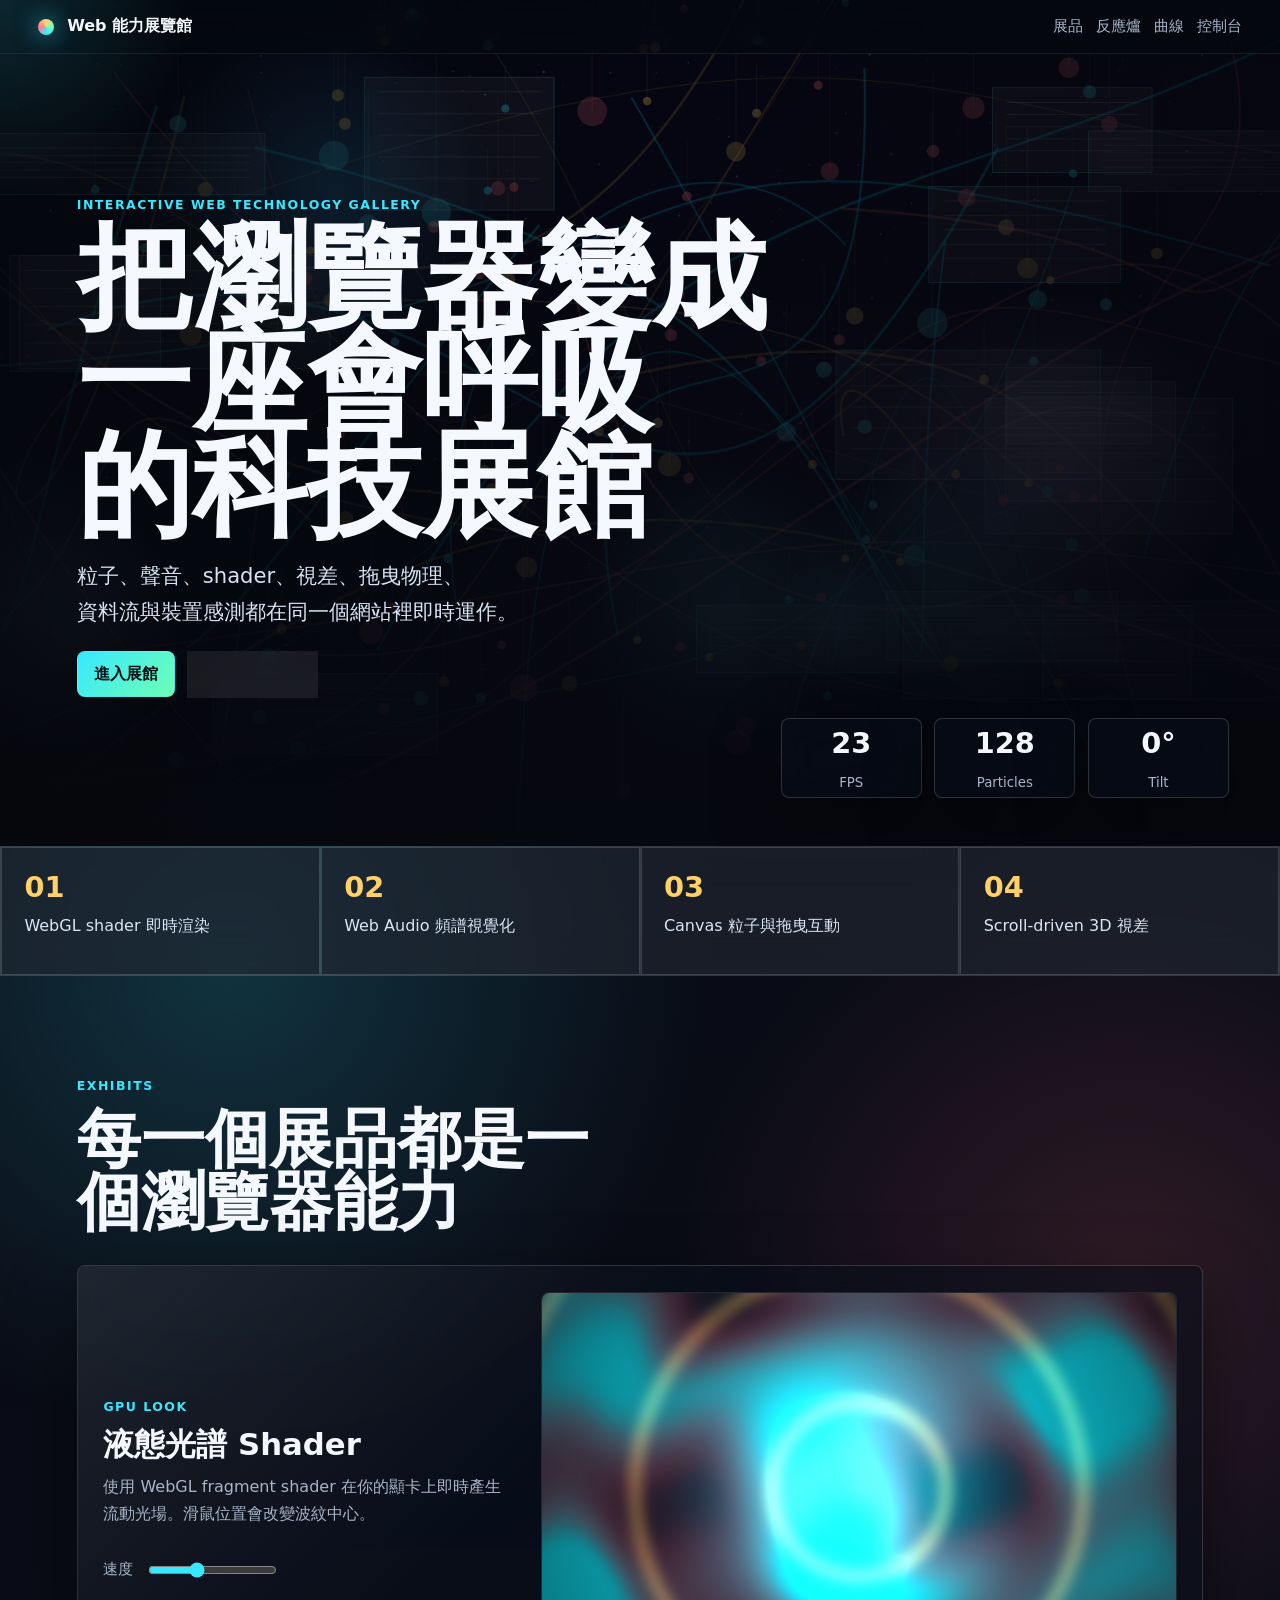
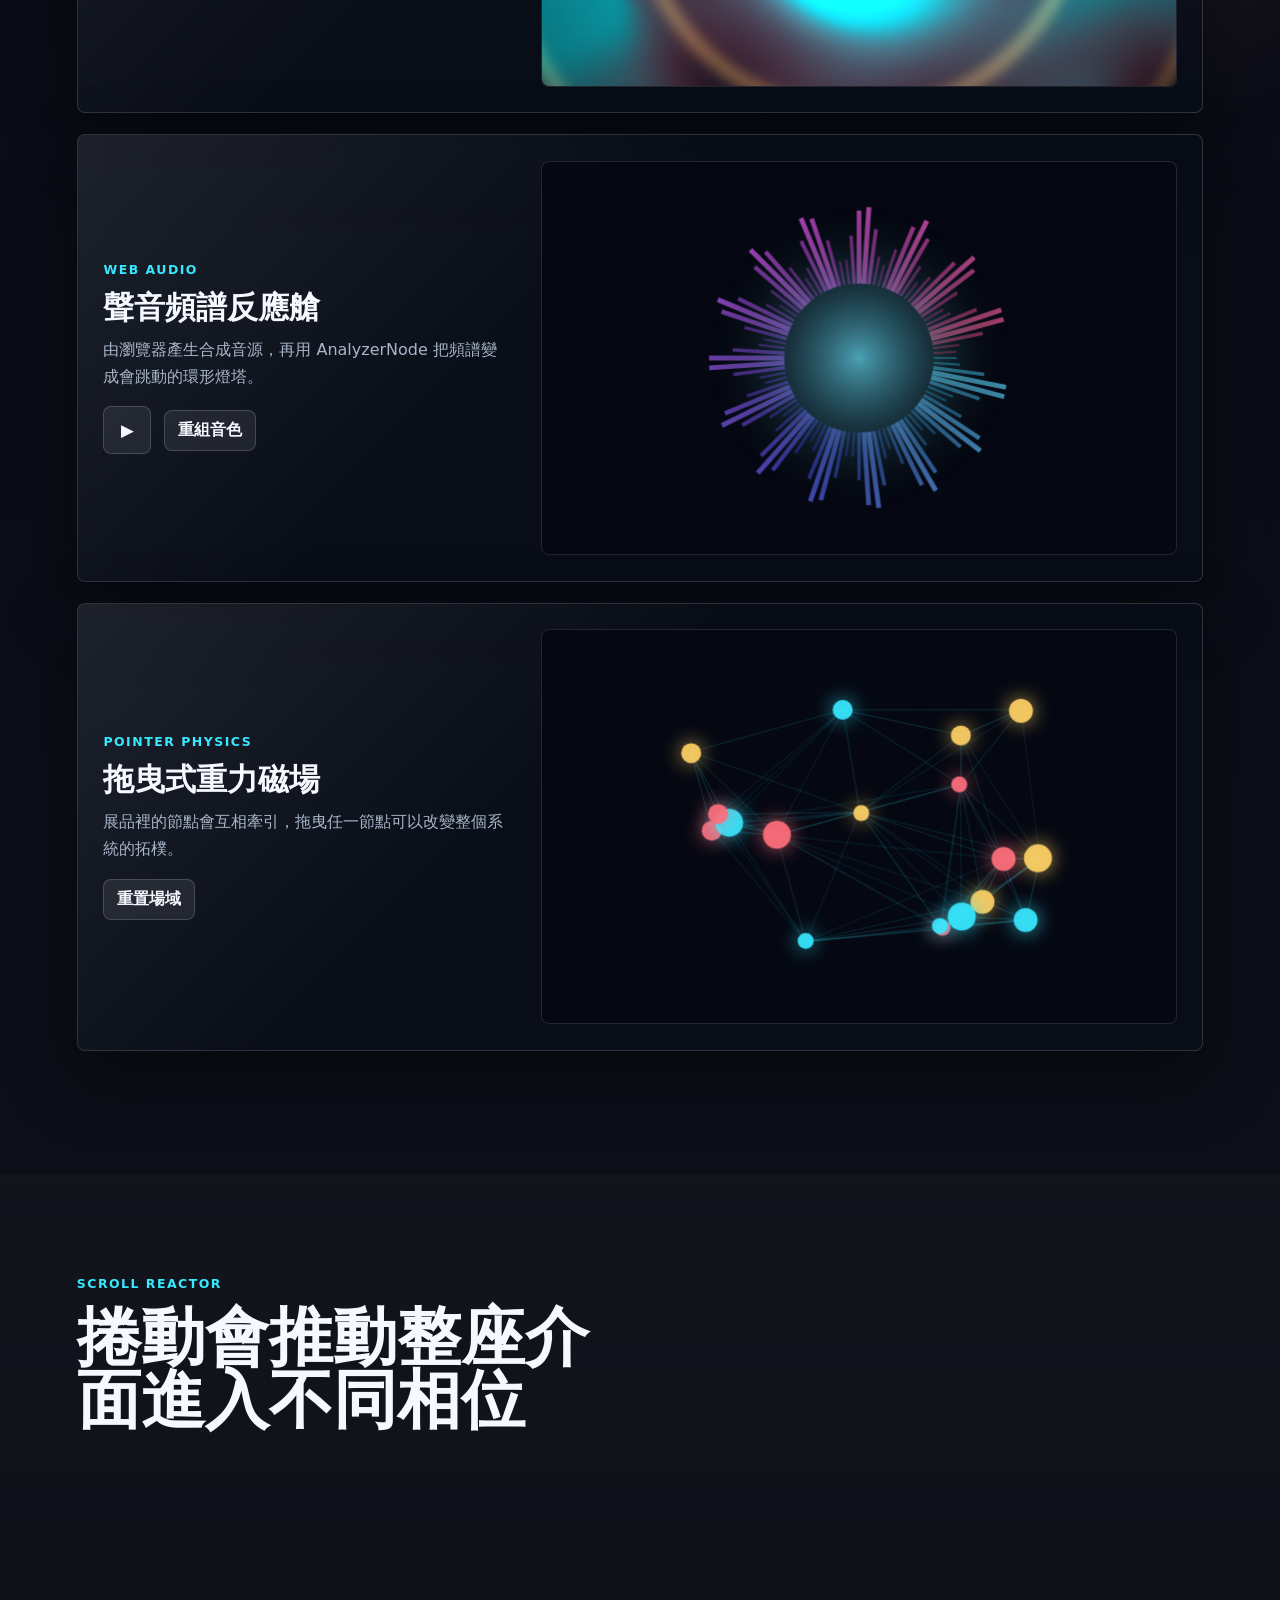
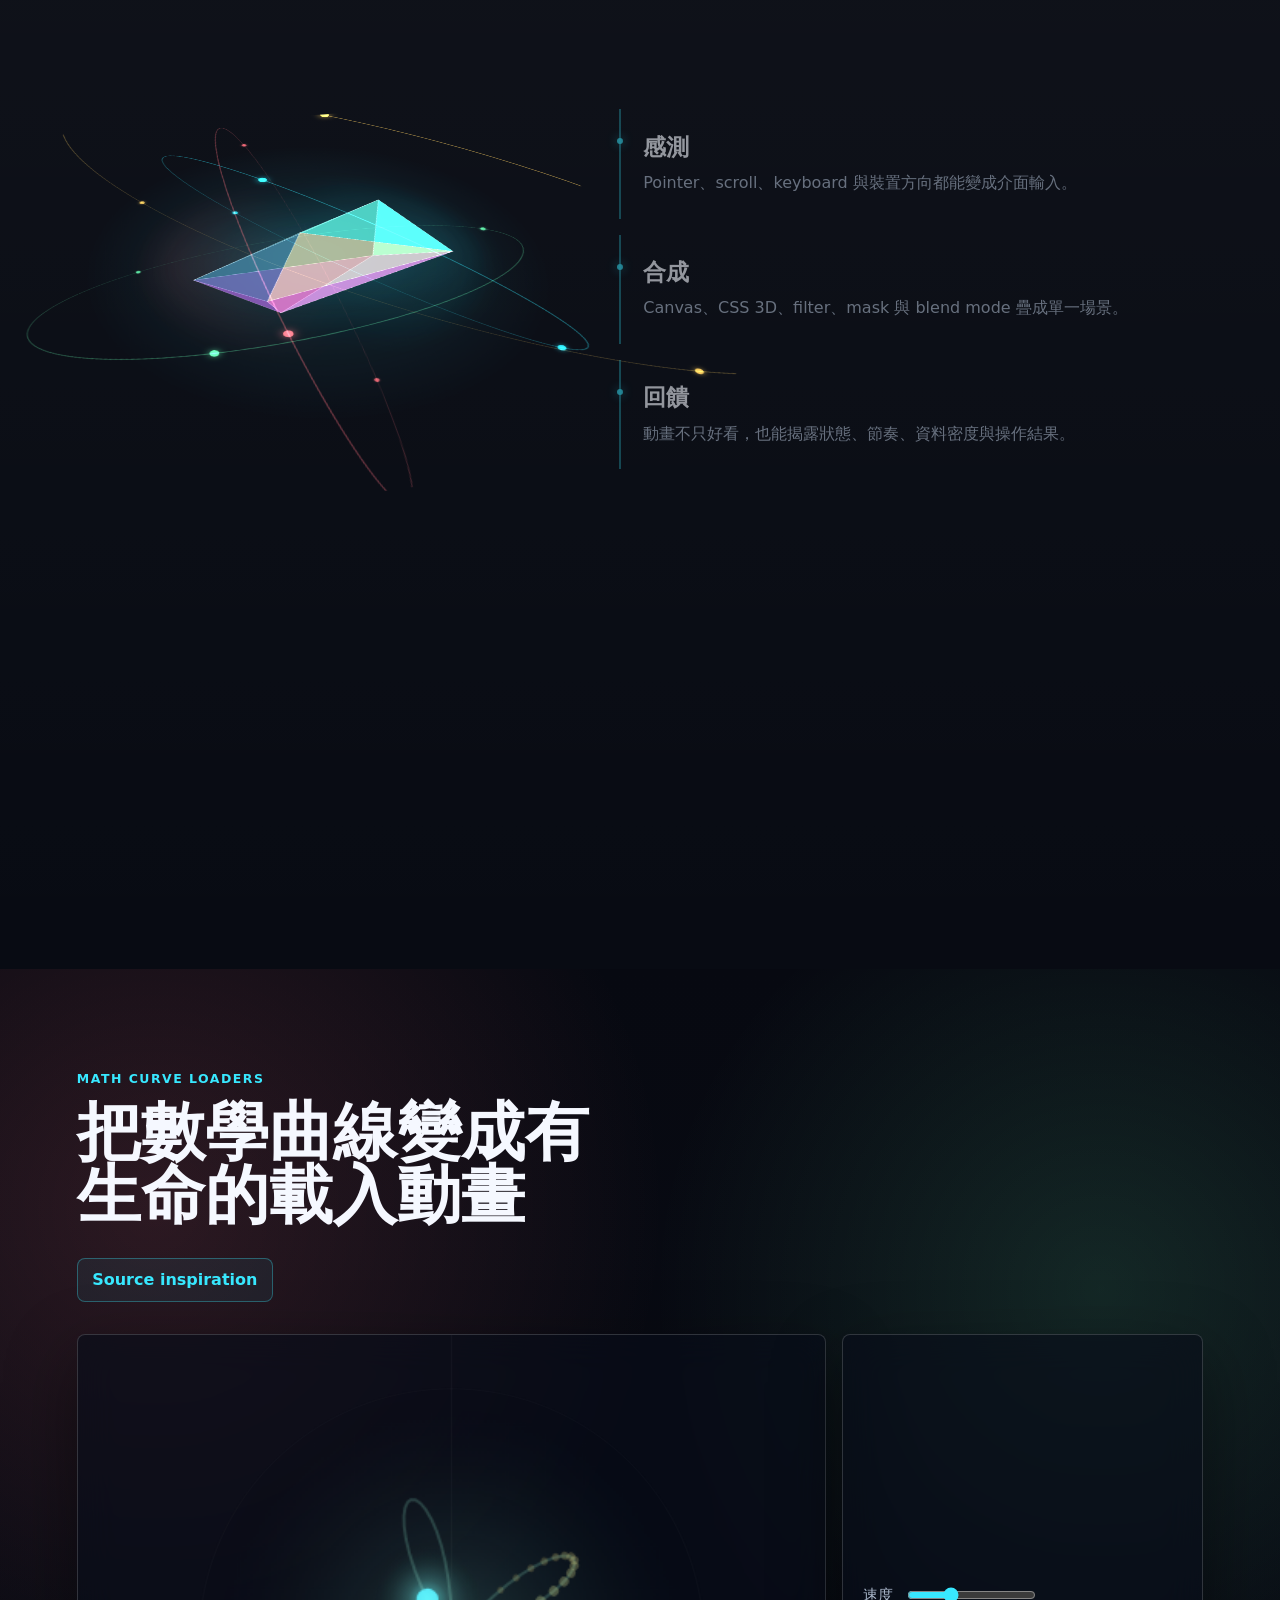
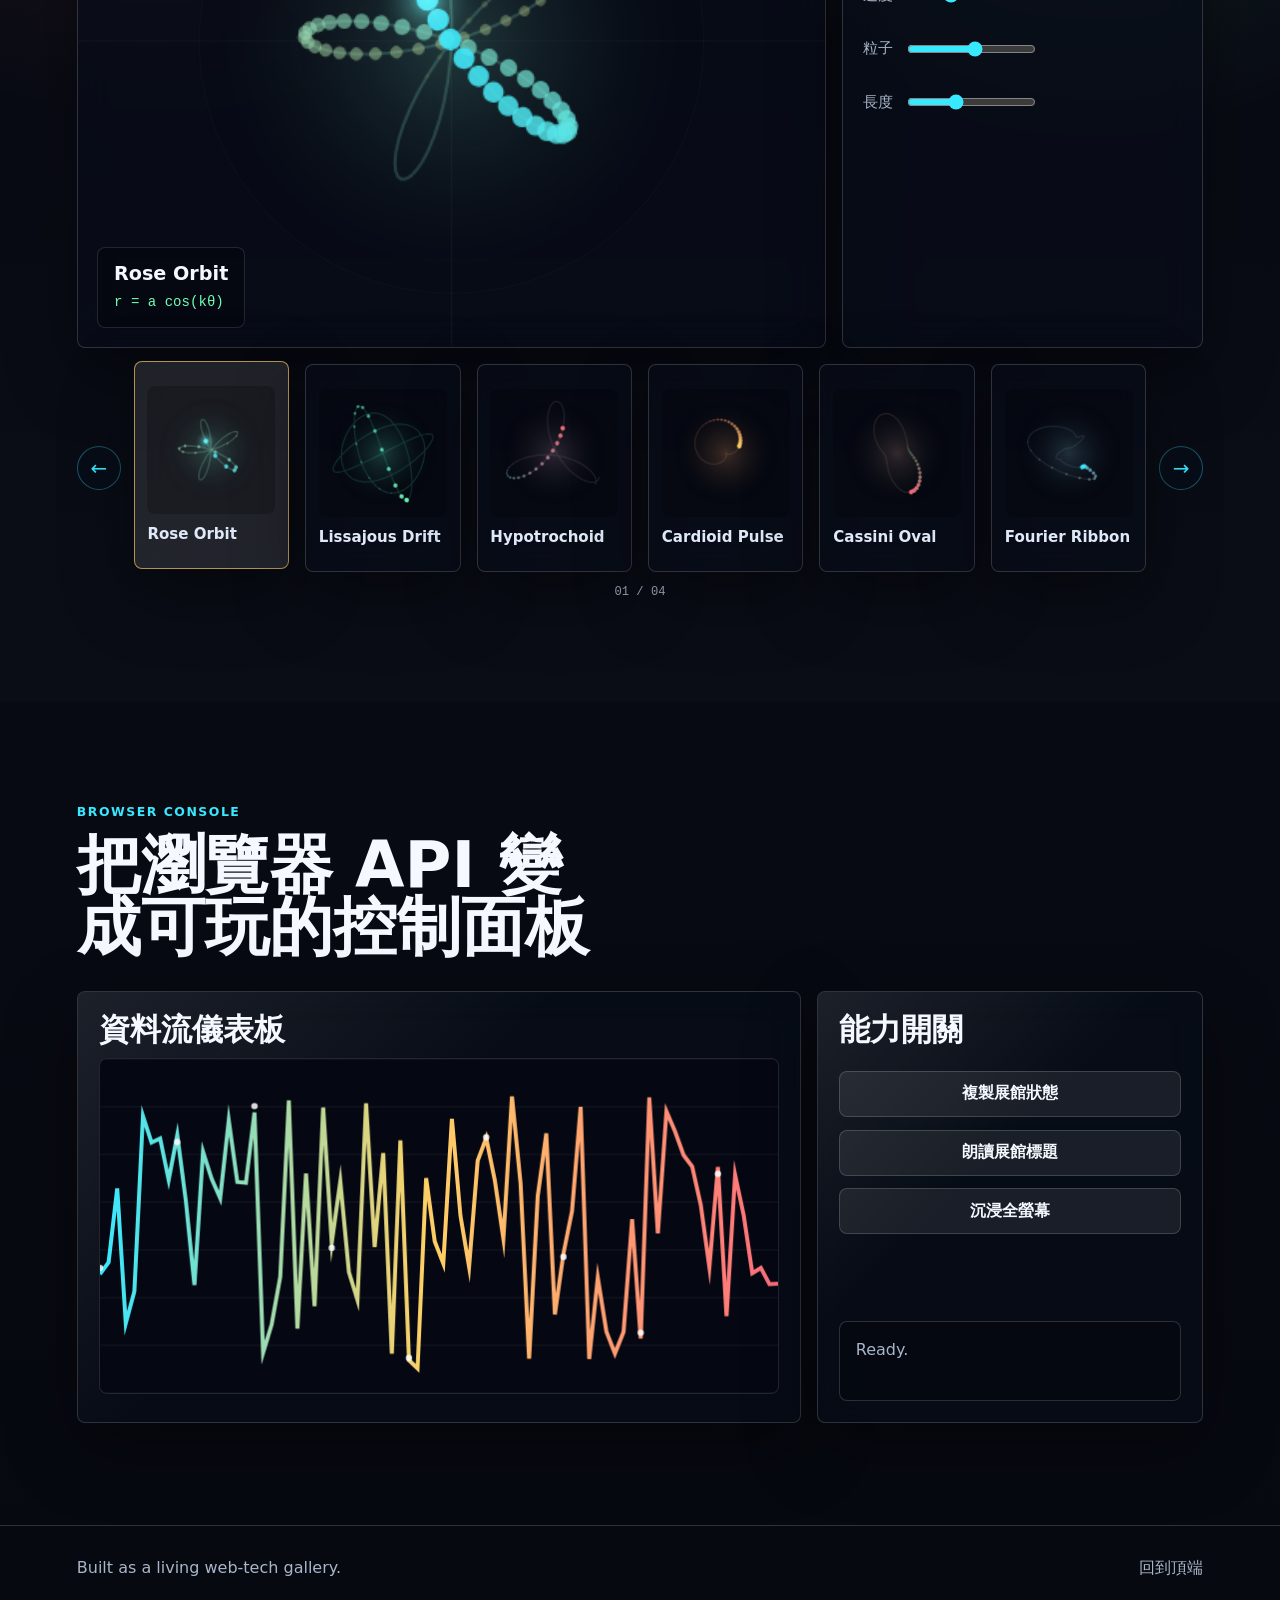
==== commit 8d418b95: "Expand interactive math curve gallery" ====
--- a/index.html
+++ b/index.html
@@ -5,7 +5,7 @@
     <meta name="viewport" content="width=device-width, initial-scale=1">
     <title>Web 能力展覽館</title>
     <meta name="description" content="一座展示現代網頁互動、視覺與瀏覽器能力的高科技展覽館。">
-    <link rel="stylesheet" href="styles.css">
+    <link rel="stylesheet" href="styles.css?v=20260618-curve-gallery-2">
   </head>
   <body>
     <div class="cursor-light" aria-hidden="true"></div>
@@ -162,40 +162,52 @@
             </div>
             <div class="control-row">
               <label for="curve-particles">粒子</label>
-              <input id="curve-particles" type="range" min="28" max="140" value="84" step="1">
+              <input id="curve-particles" type="range" min="24" max="100" value="64" step="1">
             </div>
             <div class="control-row">
               <label for="curve-trail">長度</label>
               <input id="curve-trail" type="range" min="0.12" max="0.68" value="0.32" step="0.01">
             </div>
-          </div>
-        </div>
-        <div class="curve-cards" aria-label="曲線載入器選擇">
-          <button class="curve-card is-active" type="button" data-curve="rose">
-            <canvas aria-hidden="true"></canvas>
-            <span>Rose Orbit</span>
-          </button>
-          <button class="curve-card" type="button" data-curve="lissajous">
-            <canvas aria-hidden="true"></canvas>
-            <span>Lissajous Drift</span>
-          </button>
-          <button class="curve-card" type="button" data-curve="hypotrochoid">
-            <canvas aria-hidden="true"></canvas>
-            <span>Hypotrochoid</span>
-          </button>
-          <button class="curve-card" type="button" data-curve="cardioid">
-            <canvas aria-hidden="true"></canvas>
-            <span>Cardioid Pulse</span>
-          </button>
-          <button class="curve-card" type="button" data-curve="cassini">
-            <canvas aria-hidden="true"></canvas>
-            <span>Cassini Oval</span>
-          </button>
-          <button class="curve-card" type="button" data-curve="fourier">
-            <canvas aria-hidden="true"></canvas>
-            <span>Fourier Ribbon</span>
-          </button>
-        </div>
+            <div class="curve-specific-controls" id="curve-specific-controls" hidden>
+              <div class="curve-specific-heading">
+                <span>Curve parameters</span>
+                <button id="curve-params-reset" class="curve-reset-button" type="button" aria-label="重設曲線專屬參數" title="重設曲線專屬參數">↺</button>
+              </div>
+              <div class="curve-param-grid" id="curve-param-grid"></div>
+            </div>
+          </div>
+        </div>
+        <div class="curve-gallery">
+          <button class="curve-page-button" id="curve-prev" type="button" aria-label="上一頁曲線" title="上一頁">←</button>
+          <div class="curve-cards" aria-label="曲線載入器選擇">
+            <button class="curve-card is-active" type="button" data-curve="rose">
+              <canvas aria-hidden="true"></canvas>
+              <span>Rose Orbit</span>
+            </button>
+            <button class="curve-card" type="button" data-curve="lissajous">
+              <canvas aria-hidden="true"></canvas>
+              <span>Lissajous Drift</span>
+            </button>
+            <button class="curve-card" type="button" data-curve="hypotrochoid">
+              <canvas aria-hidden="true"></canvas>
+              <span>Hypotrochoid</span>
+            </button>
+            <button class="curve-card" type="button" data-curve="cardioid">
+              <canvas aria-hidden="true"></canvas>
+              <span>Cardioid Pulse</span>
+            </button>
+            <button class="curve-card" type="button" data-curve="cassini">
+              <canvas aria-hidden="true"></canvas>
+              <span>Cassini Oval</span>
+            </button>
+            <button class="curve-card" type="button" data-curve="fourier">
+              <canvas aria-hidden="true"></canvas>
+              <span>Fourier Ribbon</span>
+            </button>
+          </div>
+          <button class="curve-page-button" id="curve-next" type="button" aria-label="下一頁曲線" title="下一頁">→</button>
+        </div>
+        <div class="curve-page-status" id="curve-page-status" aria-live="polite">01 / 04</div>
       </section>
 
       <section id="console" class="console-section" aria-labelledby="console-title">
@@ -224,6 +236,6 @@
       <a href="#top">回到頂端</a>
     </footer>
 
-    <script src="app.js"></script>
+    <script src="app.js?v=20260618-heart-wave-preset"></script>
   </body>
 </html>
--- a/styles.css
+++ b/styles.css
@@ -878,6 +878,88 @@
   padding: 1.2rem;
 }
 
+.curve-controls.has-specific-controls {
+  justify-content: flex-start;
+}
+
+.curve-specific-controls {
+  display: grid;
+  gap: 0.9rem;
+  margin-top: 0.35rem;
+  padding-top: 1rem;
+  border-top: 1px solid var(--line);
+}
+
+.curve-specific-controls[hidden] {
+  display: none;
+}
+
+.curve-specific-heading,
+.curve-param-head {
+  display: flex;
+  align-items: center;
+  justify-content: space-between;
+  gap: 0.75rem;
+}
+
+.curve-specific-heading > span {
+  color: var(--cyan);
+  font-size: 0.72rem;
+  font-weight: 800;
+  letter-spacing: 0;
+  text-transform: uppercase;
+}
+
+.curve-reset-button {
+  display: grid;
+  width: 2rem;
+  height: 2rem;
+  padding: 0;
+  place-items: center;
+  color: var(--muted);
+  border: 1px solid var(--line);
+  border-radius: 50%;
+  background: rgba(255, 255, 255, 0.04);
+  cursor: pointer;
+}
+
+.curve-reset-button:hover {
+  color: var(--ink);
+  border-color: var(--cyan);
+}
+
+.curve-param-grid {
+  display: grid;
+  grid-template-columns: repeat(2, minmax(0, 1fr));
+  gap: 0.8rem;
+}
+
+.curve-param {
+  display: grid;
+  gap: 0.5rem;
+  min-width: 0;
+  padding: 0.7rem;
+  border: 1px solid rgba(255, 255, 255, 0.08);
+  border-radius: 8px;
+  background: rgba(255, 255, 255, 0.025);
+}
+
+.curve-param label,
+.curve-param output {
+  color: var(--muted);
+  font-size: 0.74rem;
+}
+
+.curve-param output {
+  color: var(--ink);
+  font-family: ui-monospace, SFMono-Regular, Menlo, Consolas, monospace;
+}
+
+.curve-param input {
+  width: 100%;
+  min-width: 0;
+}
+
 .source-link {
   display: inline-flex;
   align-items: center;
@@ -898,6 +980,69 @@
   gap: 1rem;
 }
 
+.curve-gallery {
+  display: grid;
+  grid-template-columns: 2.75rem minmax(0, 1fr) 2.75rem;
+  gap: 0.8rem;
+  align-items: center;
+}
+
+.curve-page-button {
+  display: grid;
+  width: 2.75rem;
+  height: 2.75rem;
+  padding: 0;
+  place-items: center;
+  color: var(--cyan);
+  border: 1px solid rgba(56, 232, 255, 0.34);
+  border-radius: 50%;
+  background: rgba(8, 14, 26, 0.82);
+  font-size: 1.25rem;
+  cursor: pointer;
+  transition: color 180ms ease, border-color 180ms ease, background 180ms ease, transform 180ms ease;
+}
+
+.curve-page-button:hover {
+  color: #07101d;
+  border-color: var(--cyan);
+  background: var(--cyan);
+  transform: scale(1.06);
+}
+
+.curve-page-button:focus-visible {
+  outline: 2px solid var(--gold);
+  outline-offset: 3px;
+}
+
+.curve-page-status {
+  margin-top: 0.85rem;
+  color: var(--muted);
+  font-family: "JetBrains Mono", "SFMono-Regular", Consolas, monospace;
+  font-size: 0.76rem;
+  text-align: center;
+}
+
+.curve-cards.is-page-changing .curve-card {
+  animation: curve-card-enter 260ms ease-out both;
+}
+
+.curve-cards.is-page-changing .curve-card:nth-child(2) { animation-delay: 25ms; }
+.curve-cards.is-page-changing .curve-card:nth-child(3) { animation-delay: 50ms; }
+.curve-cards.is-page-changing .curve-card:nth-child(4) { animation-delay: 75ms; }
+.curve-cards.is-page-changing .curve-card:nth-child(5) { animation-delay: 100ms; }
+.curve-cards.is-page-changing .curve-card:nth-child(6) { animation-delay: 125ms; }
+
+@keyframes curve-card-enter {
+  from {
+    opacity: 0;
+    transform: translateX(0.8rem);
+  }
+  to {
+    opacity: 1;
+    transform: translateX(0);
+  }
+}
+
 .curve-card {
   min-width: 0;
   min-height: 13rem;
@@ -1043,6 +1188,25 @@
     grid-template-columns: repeat(2, minmax(0, 1fr));
   }
 
+  .curve-gallery {
+    grid-template-columns: 1fr 2.75rem 2.75rem 1fr;
+  }
+
+  .curve-cards {
+    grid-row: 1;
+    grid-column: 1 / -1;
+  }
+
+  #curve-prev {
+    grid-row: 2;
+    grid-column: 2;
+  }
+
+  #curve-next {
+    grid-row: 2;
+    grid-column: 3;
+  }
+
   .orbital-stage {
     position: relative;
     top: auto;
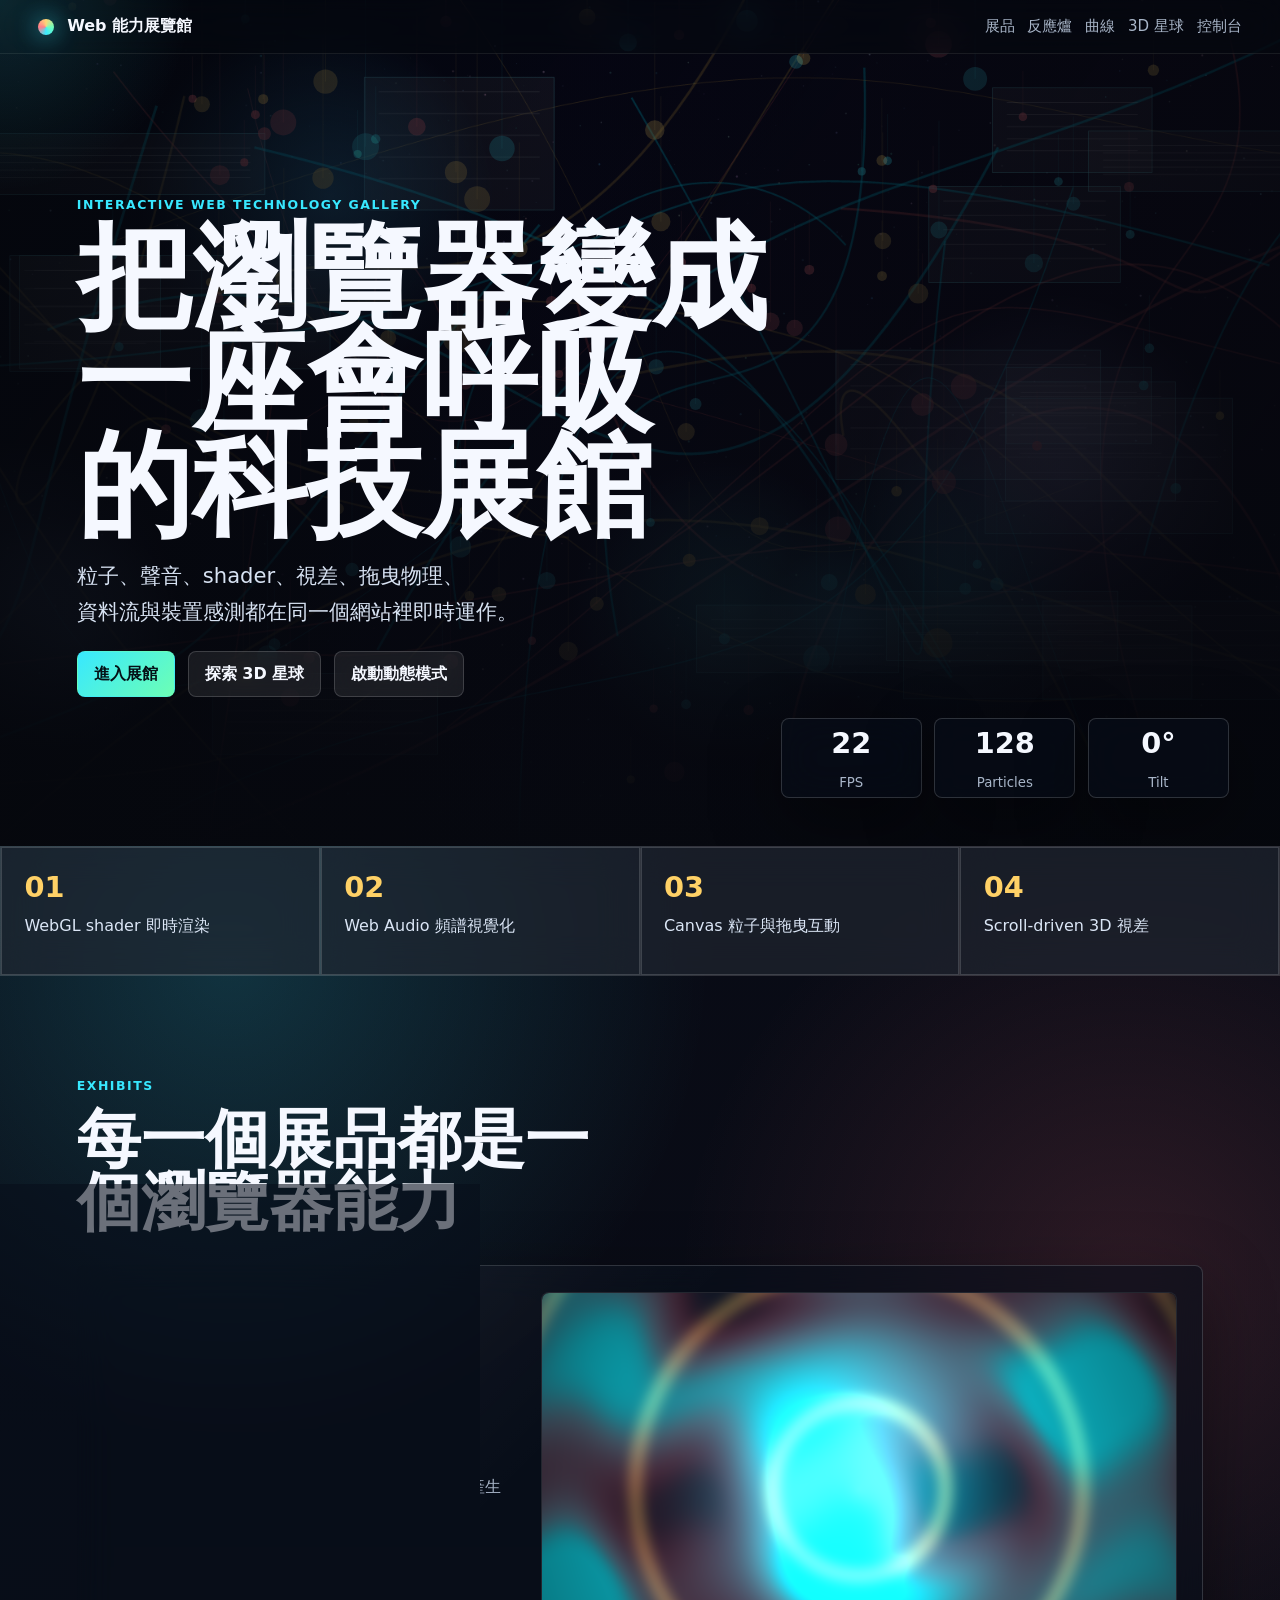
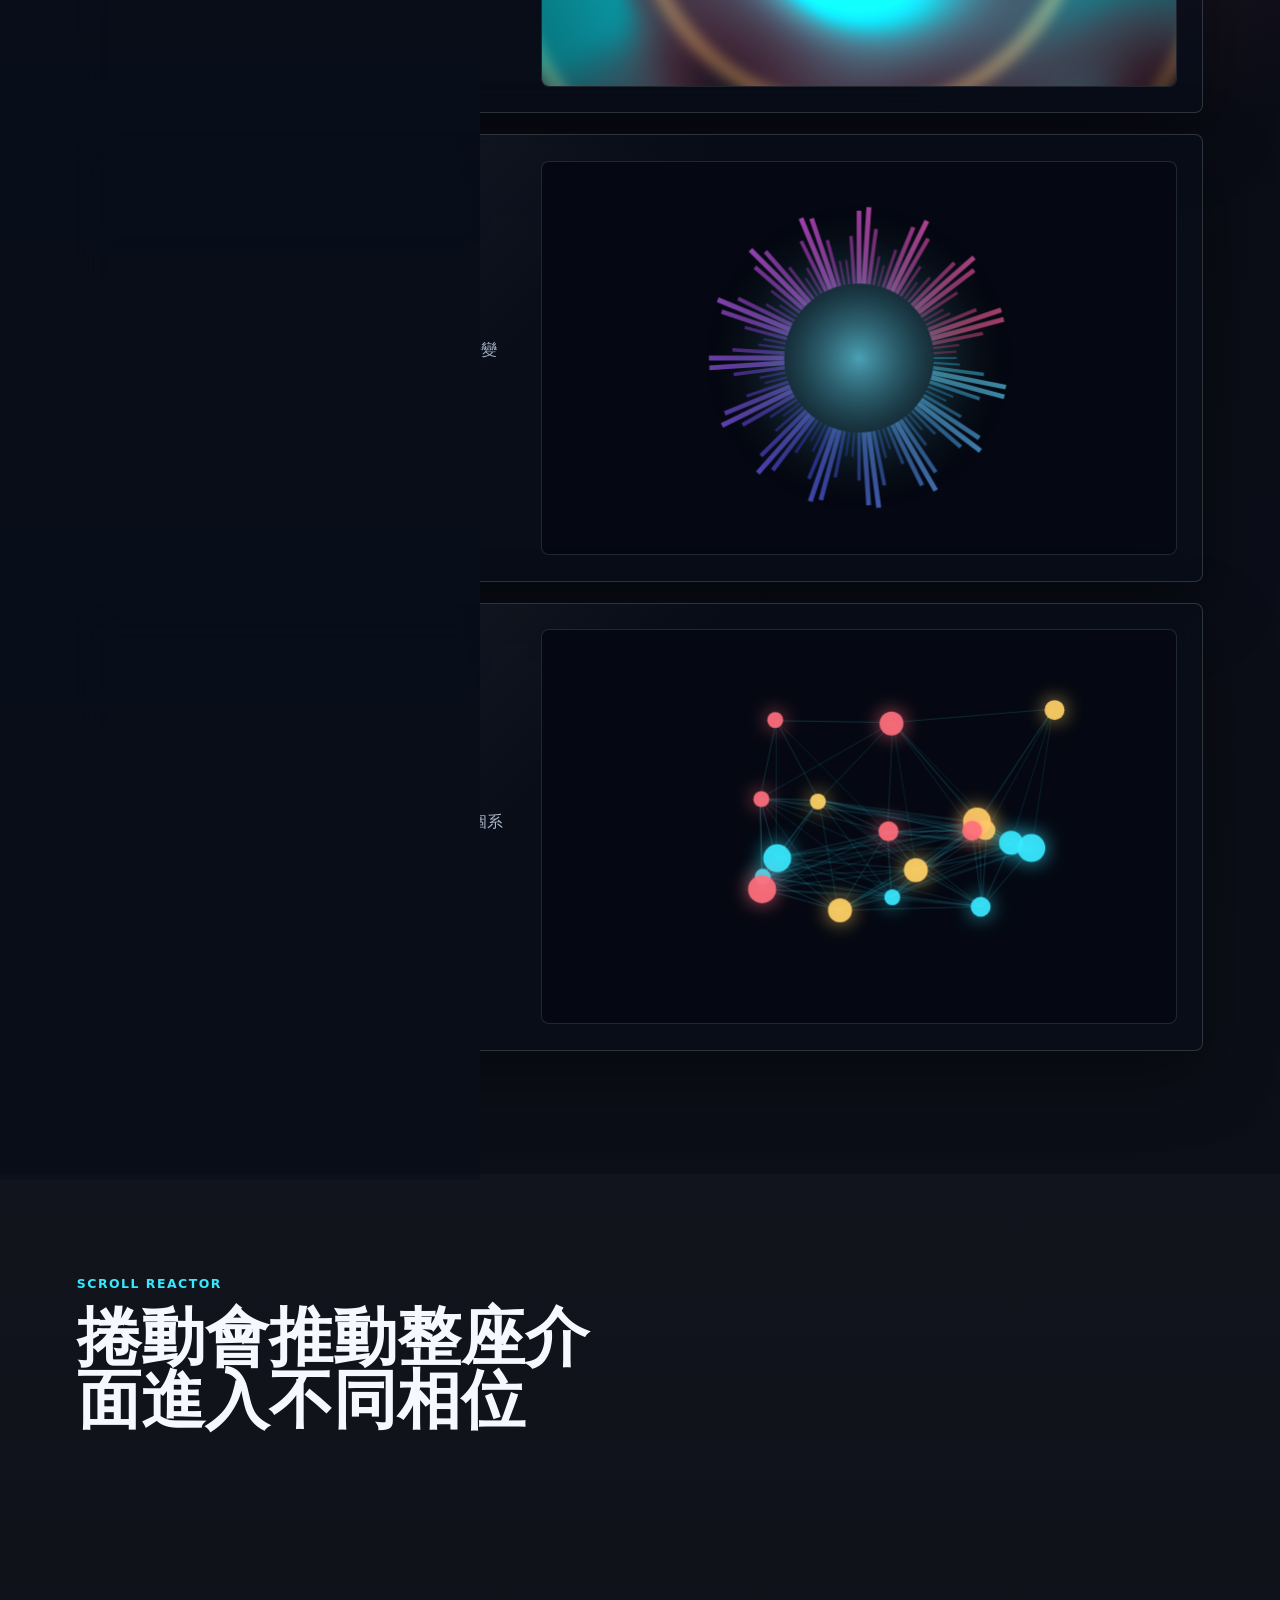
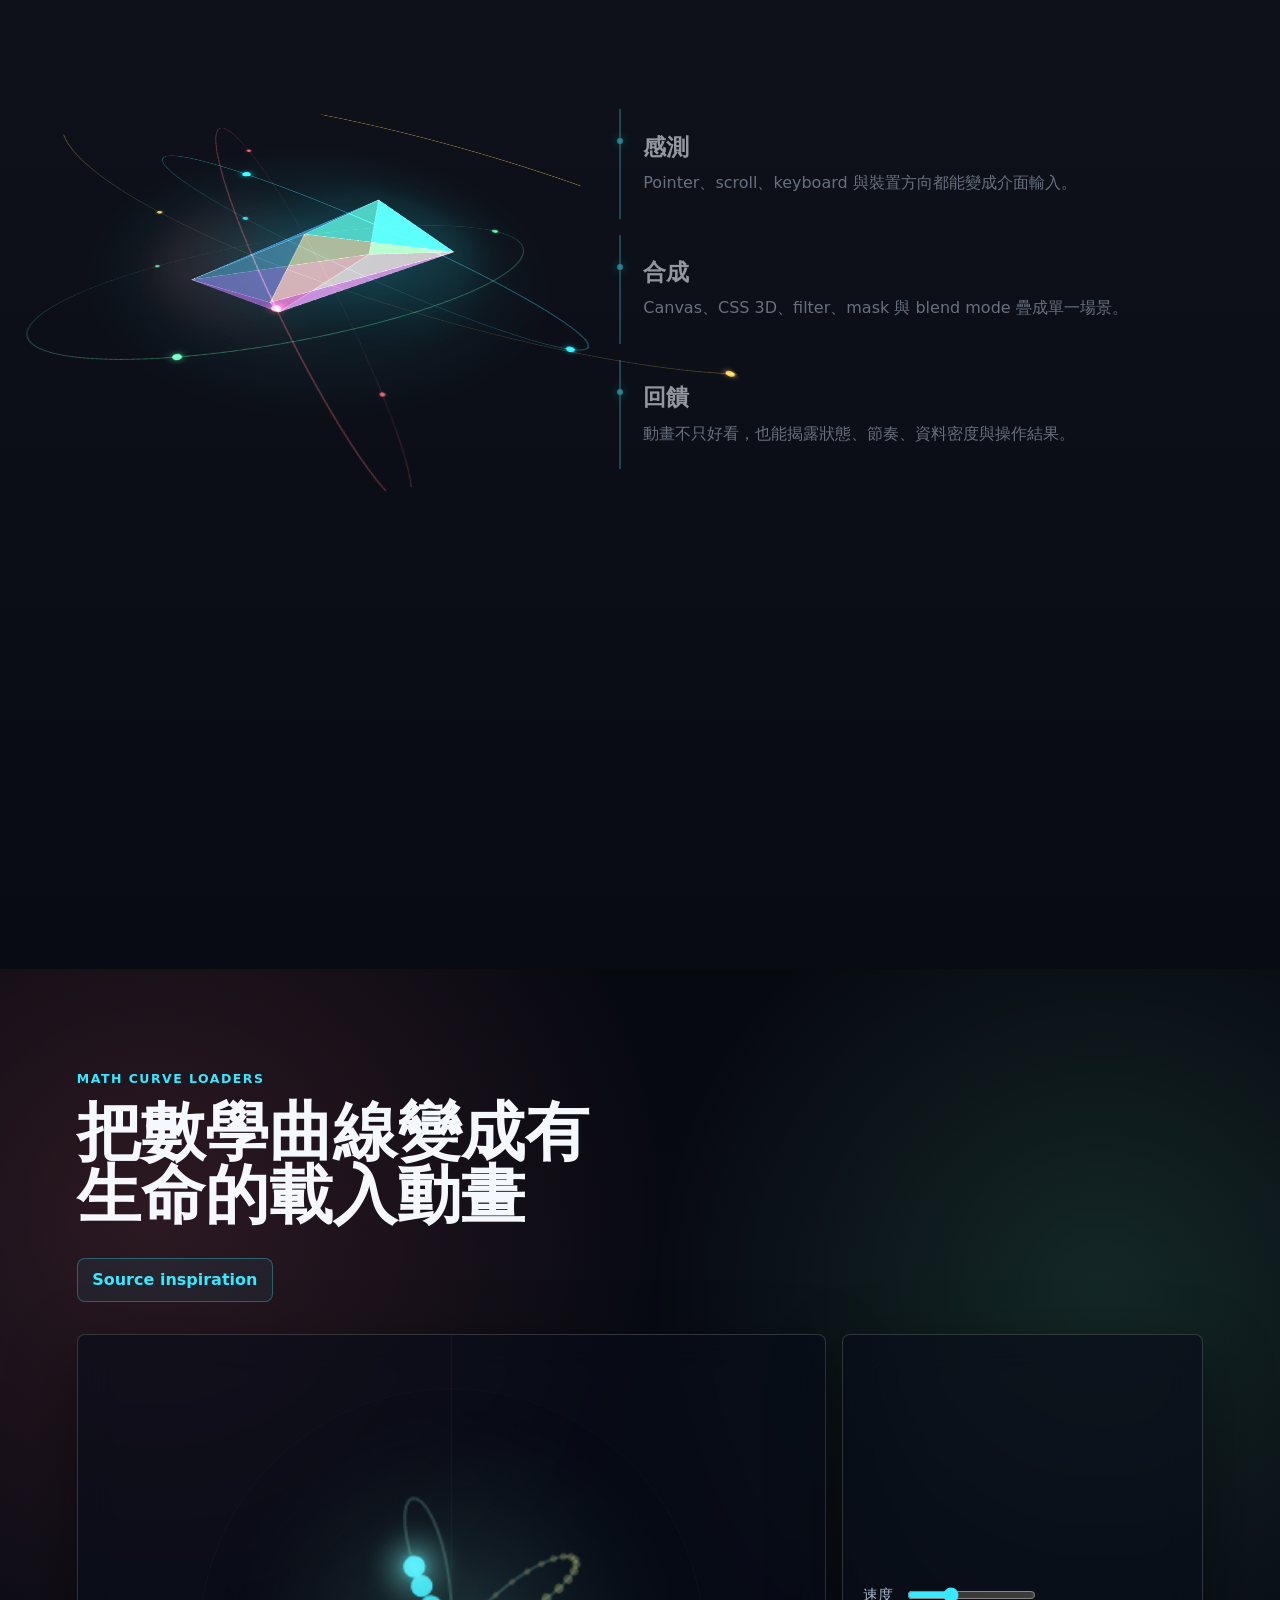
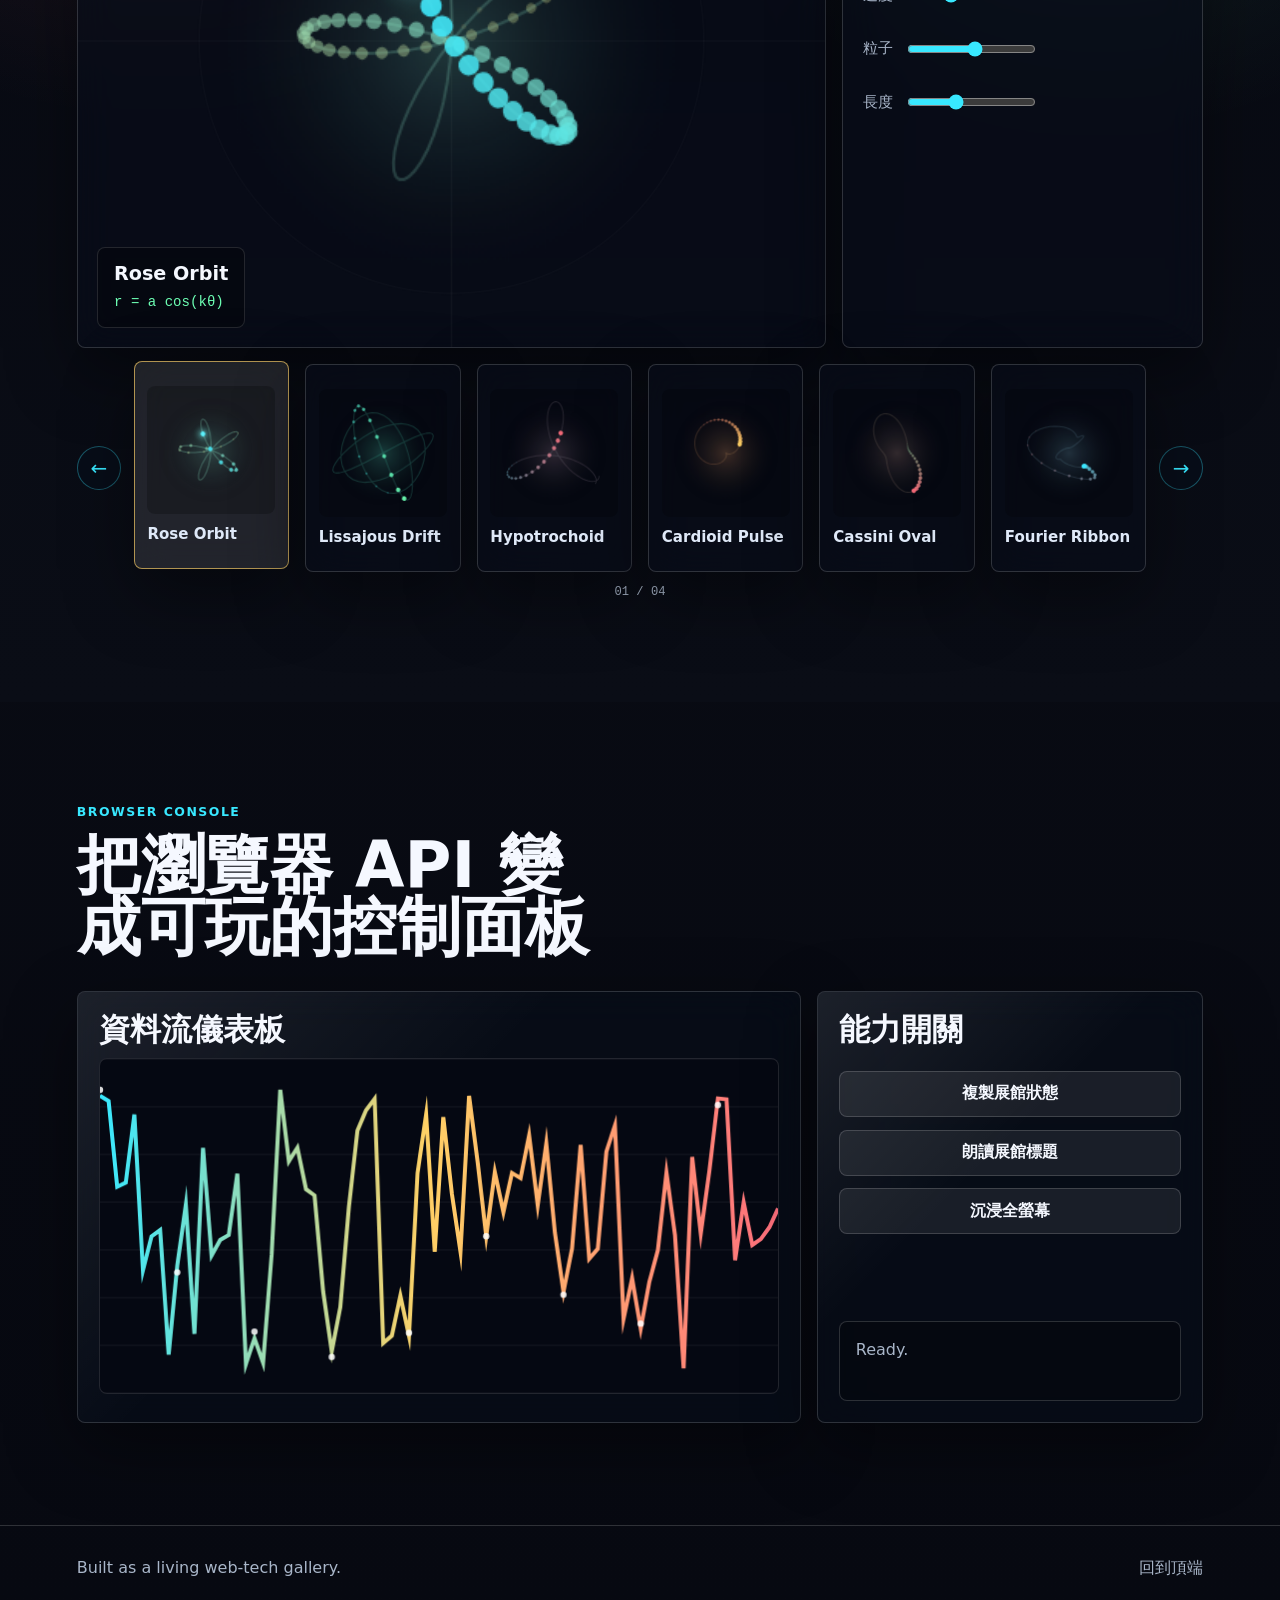
==== commit a351ec4e: "Add interactive 3D signal planet" ====
--- a/index.html
+++ b/index.html
@@ -18,6 +18,7 @@
         <a href="#lab">展品</a>
         <a href="#reactor">反應爐</a>
         <a href="#curves">曲線</a>
+        <a href="messenger/">3D 星球</a>
         <a href="#console">控制台</a>
       </nav>
     </header>
@@ -33,6 +34,7 @@
           <p class="hero-copy">粒子、聲音、shader、視差、拖曳物理、<br>資料流與裝置感測都在同一個網站裡即時運作。</p>
           <div class="hero-actions">
             <a class="button primary" href="#lab">進入展館</a>
+            <a class="button ghost" href="messenger/">探索 3D 星球</a>
             <button class="button ghost" id="toggle-motion" type="button">啟動動態模式</button>
           </div>
         </div>
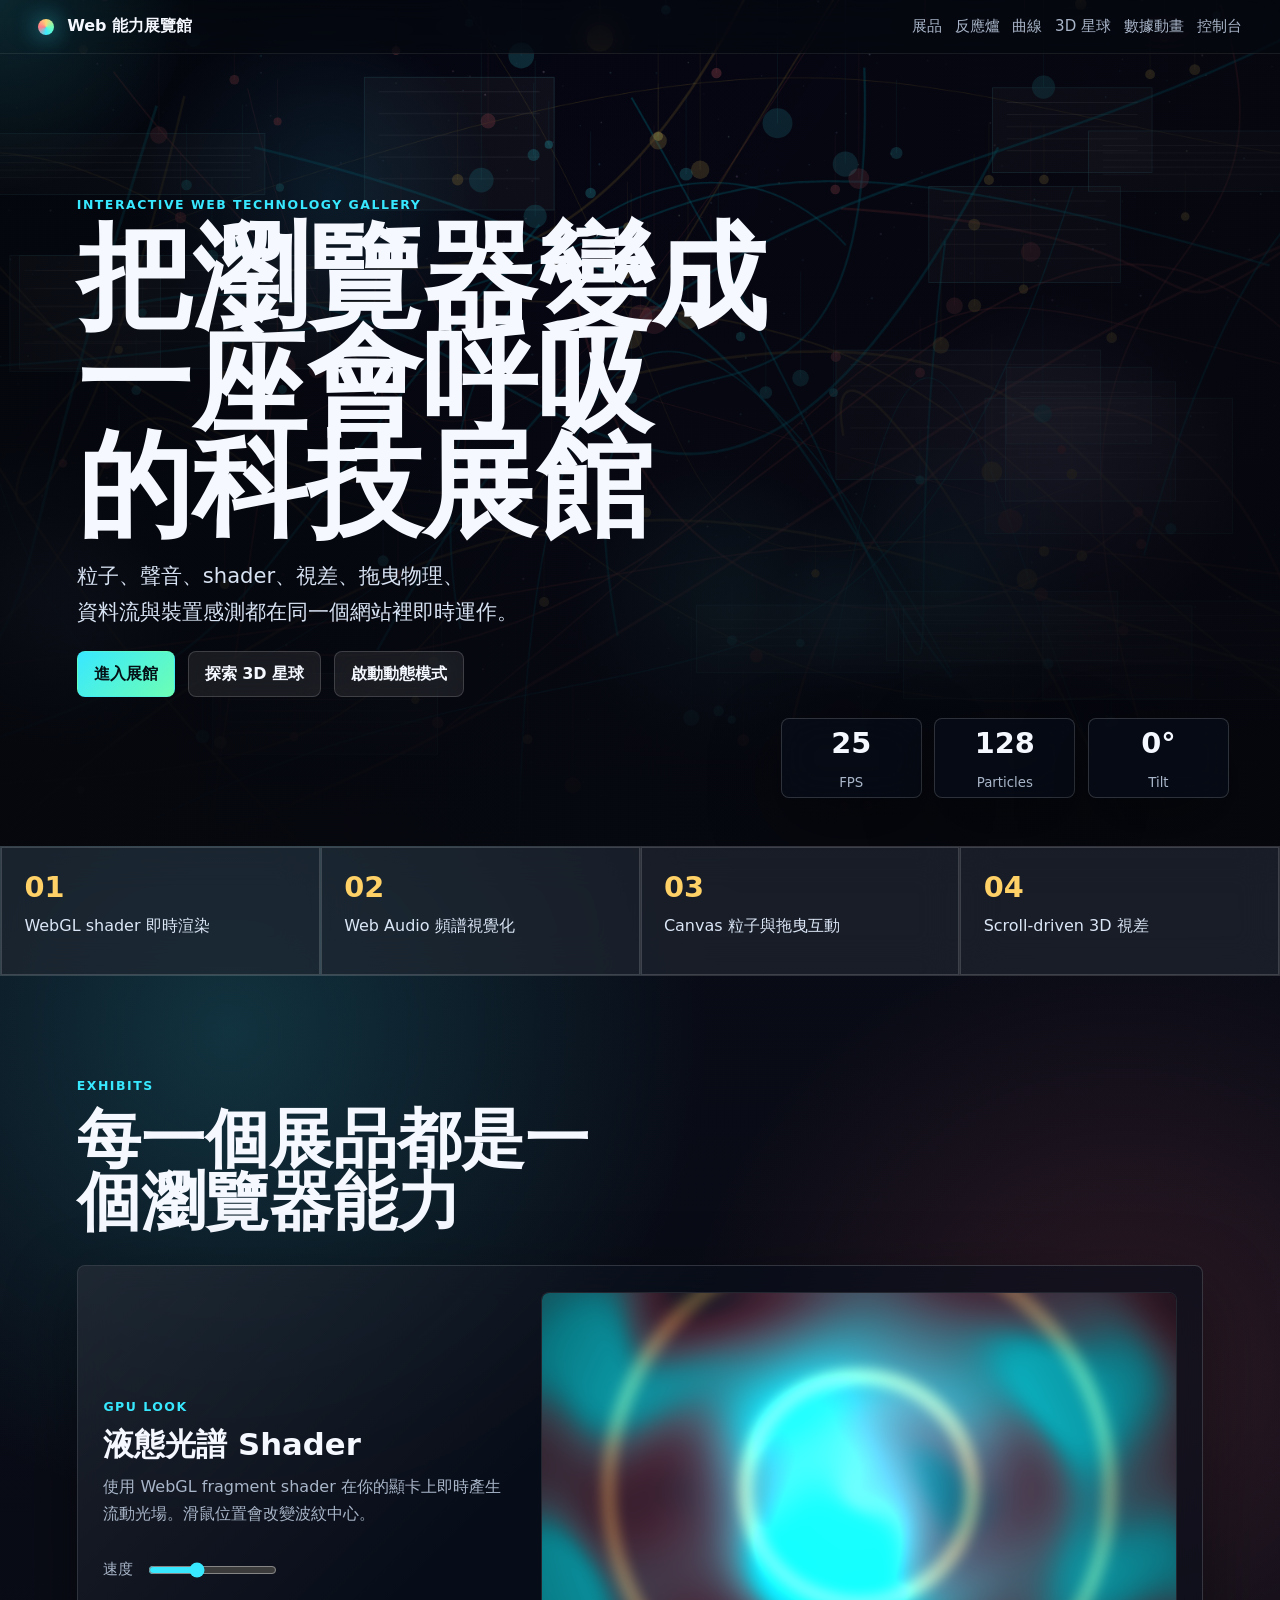
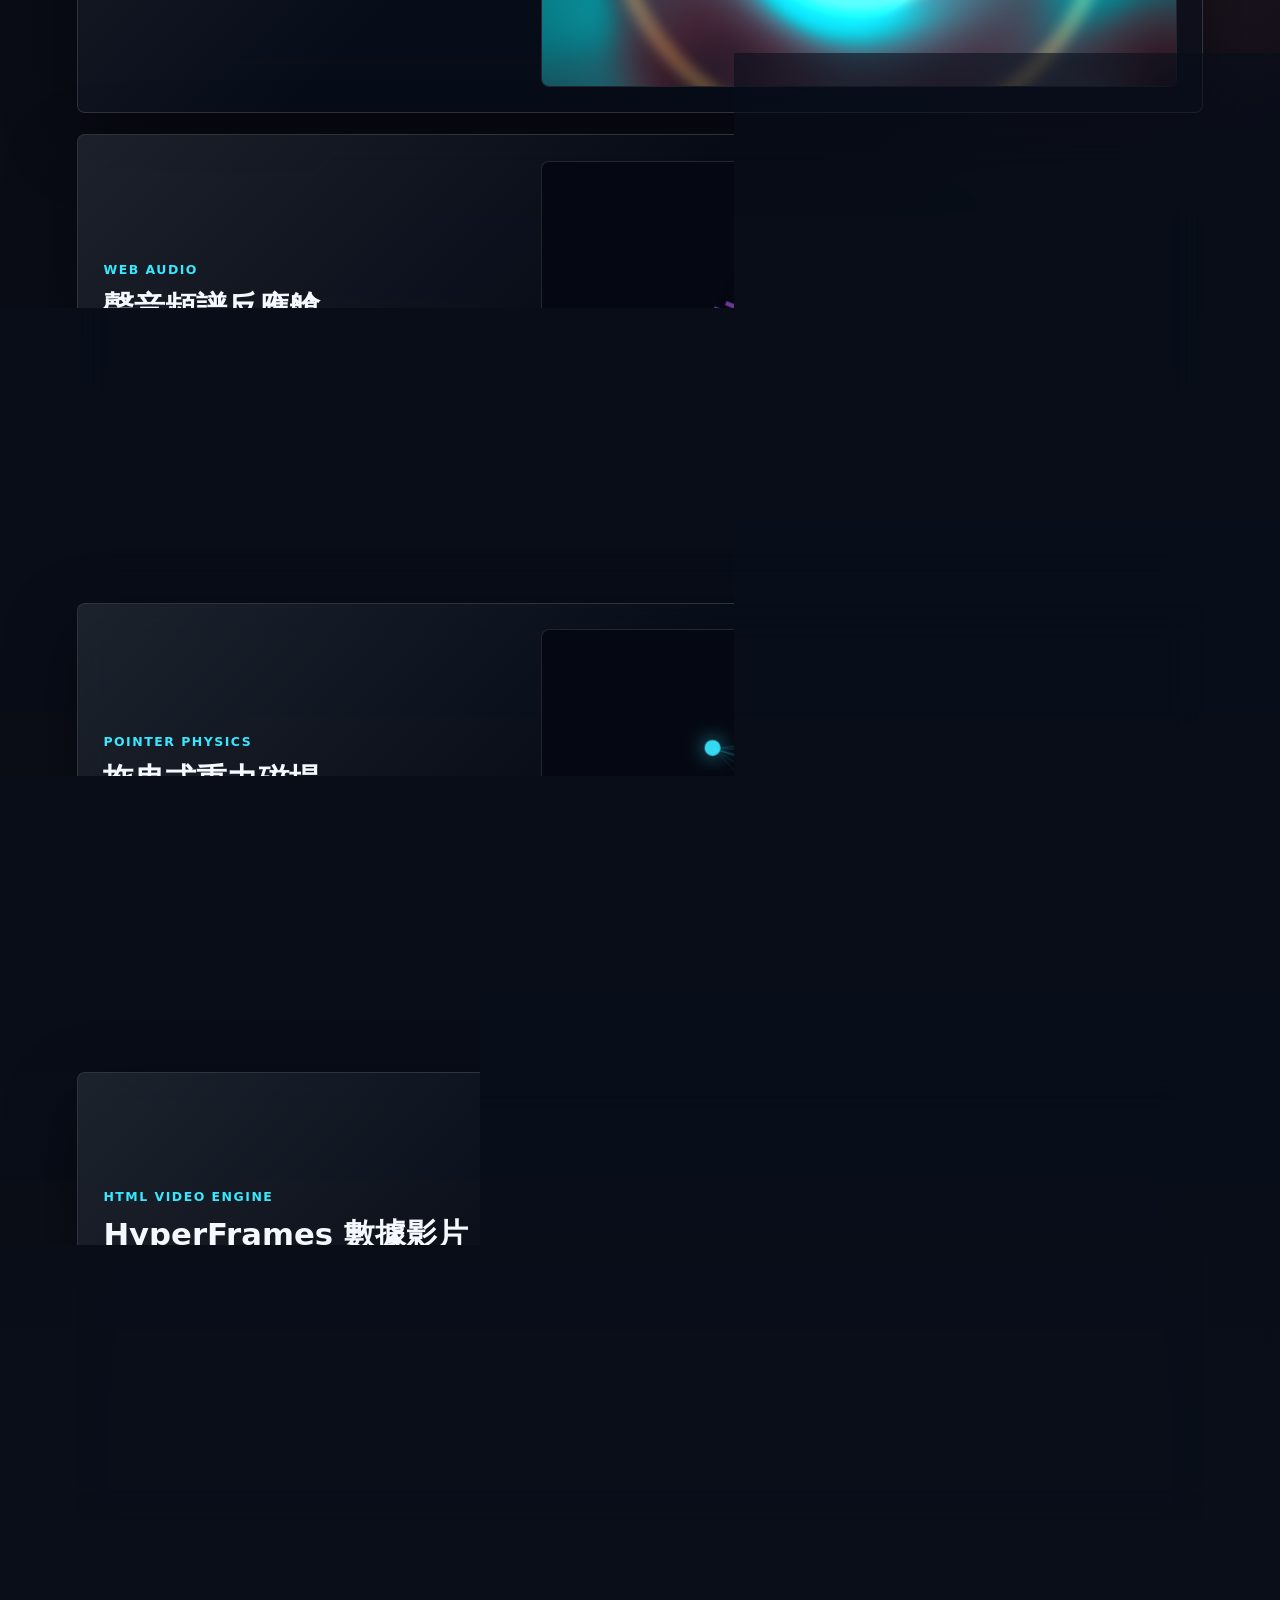
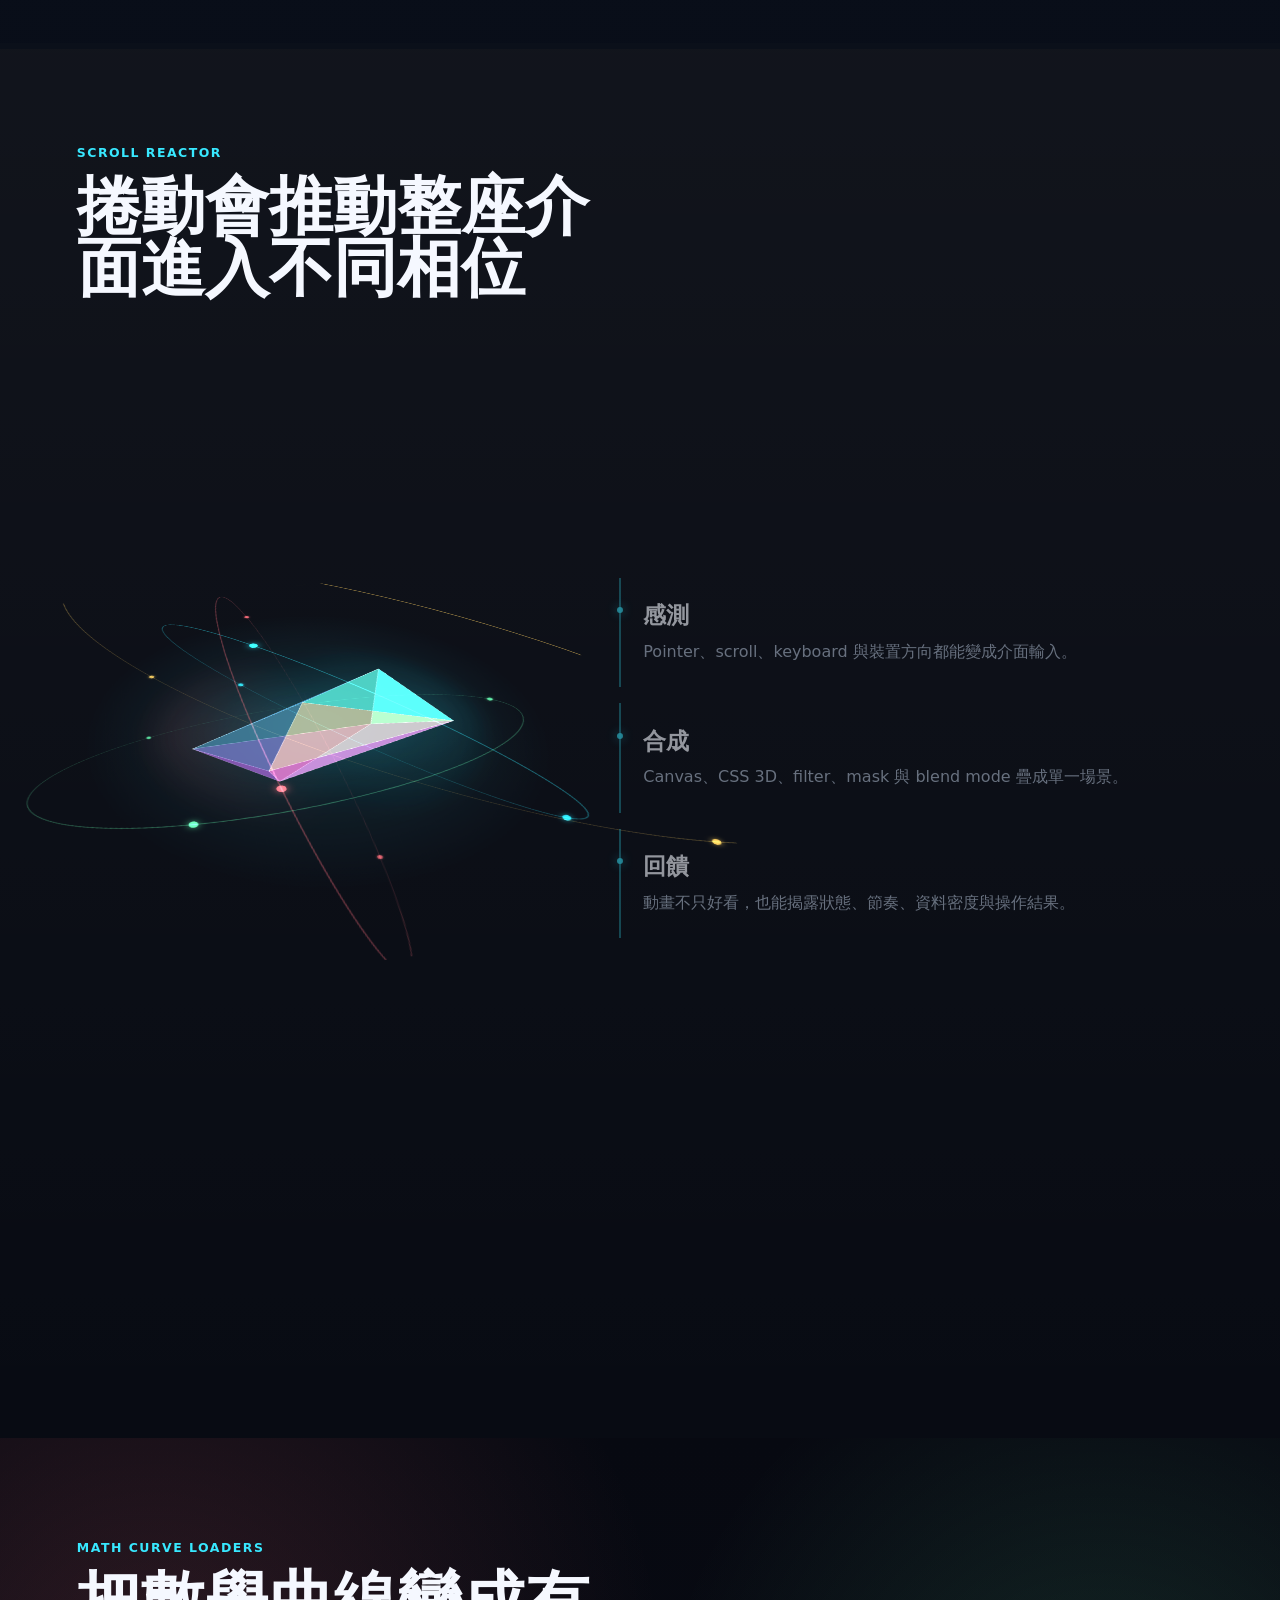
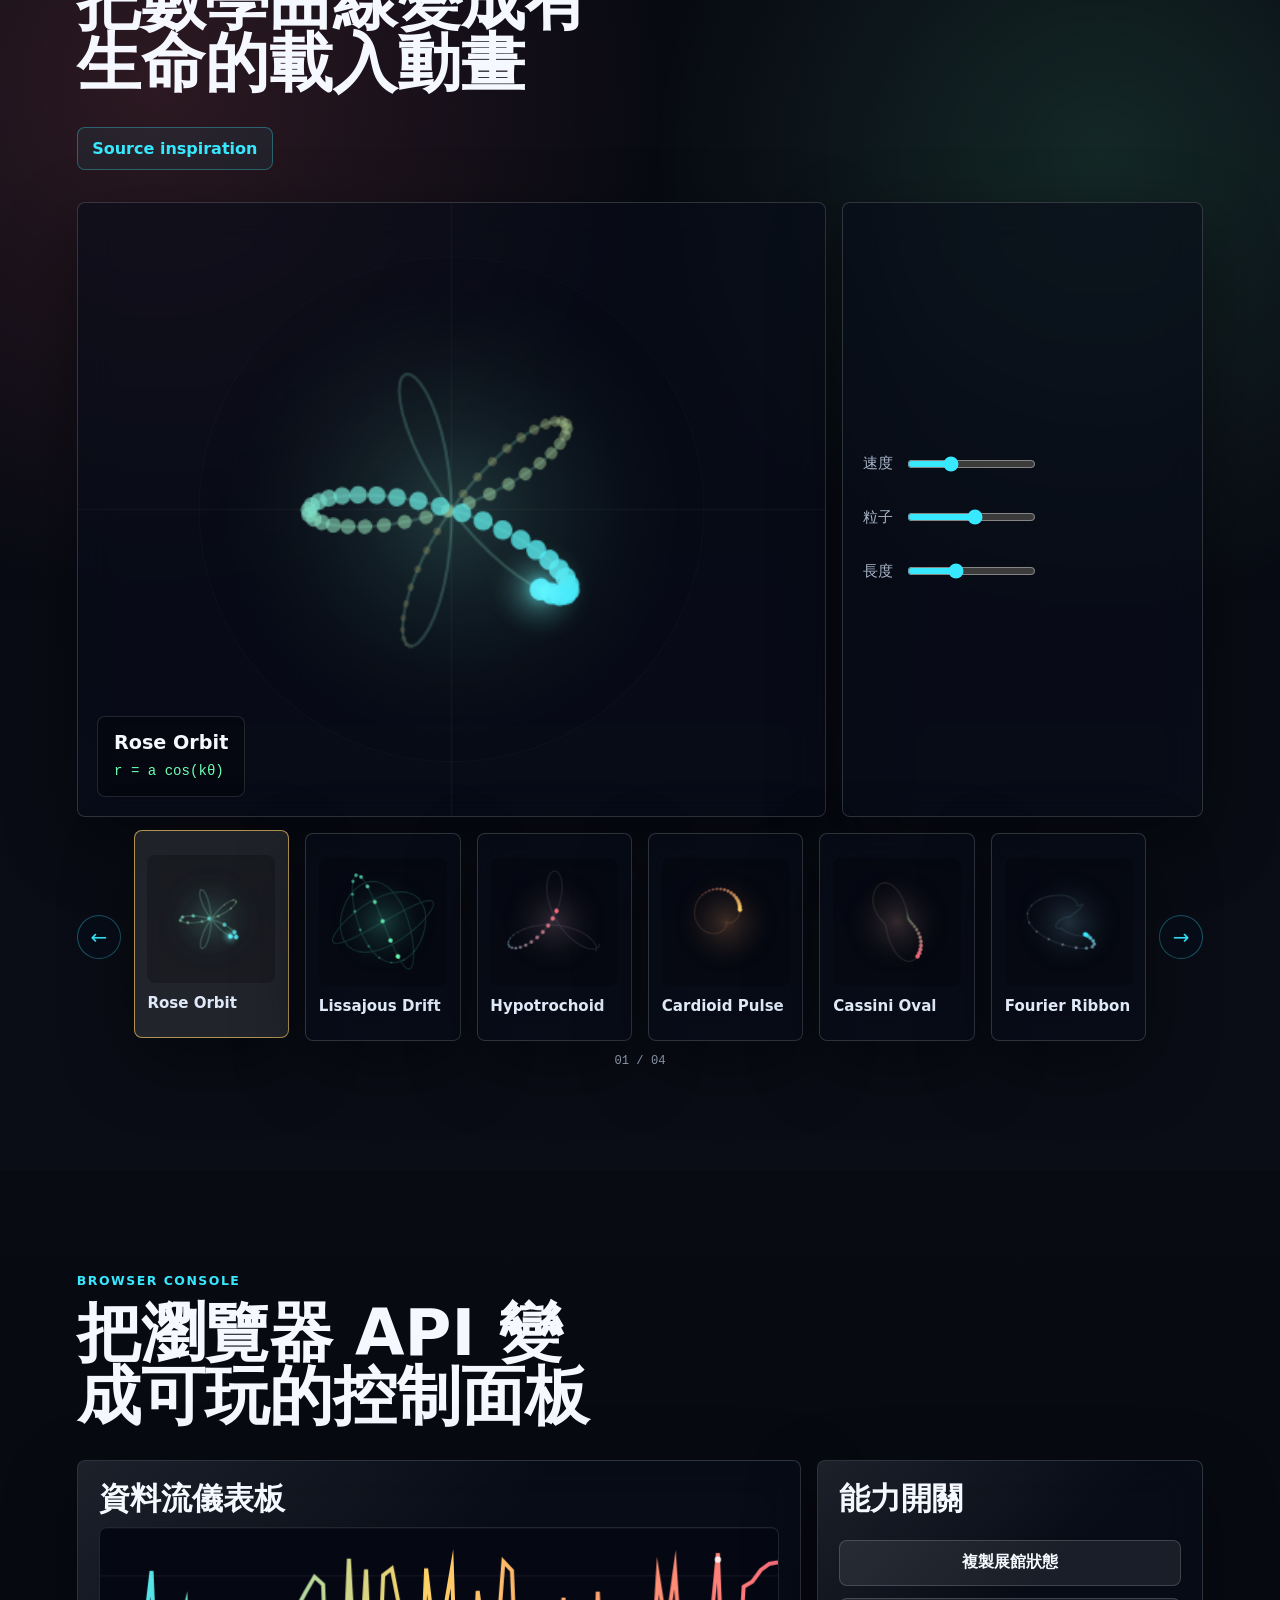
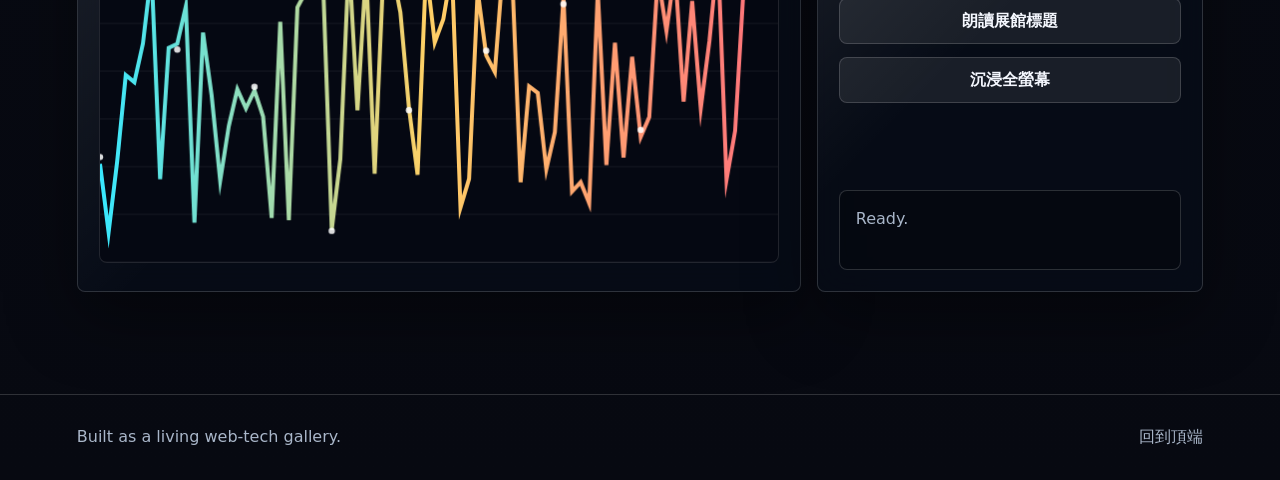
==== commit 16b2952d: "feat(hyperframes): refine waveform-to-sankey transition and fix pie chart drift" ====
--- a/index.html
+++ b/index.html
@@ -19,6 +19,7 @@
         <a href="#reactor">反應爐</a>
         <a href="#curves">曲線</a>
         <a href="messenger/">3D 星球</a>
+        <a href="hyperframes/">數據動畫</a>
         <a href="#console">控制台</a>
       </nav>
     </header>
@@ -94,6 +95,21 @@
             </div>
           </div>
           <canvas id="physics-canvas" class="physics-canvas" aria-label="可拖曳物理節點展示"></canvas>
+        </article>
+
+        <article class="exhibit video-exhibit">
+          <div class="exhibit-copy">
+            <span class="tag">HTML Video Engine</span>
+            <h3>HyperFrames 數據影片</h3>
+            <p>將影片視為網頁代碼（Video as Code）。利用 GSAP 驅動多維度圖表相位與變量轉換，並支援時間軸逐影格精準拖拽預覽。</p>
+            <div class="button-row">
+              <a class="button compact" href="hyperframes/">進入引擎艙</a>
+            </div>
+          </div>
+          <div class="video-preview-canvas" style="background: radial-gradient(circle at center, rgba(56, 232, 255, 0.1) 0%, transparent 70%); display: grid; place-items: center; border-radius: 6px; border: 1px solid rgba(255,255,255,0.06); position: relative; overflow: hidden; min-height: 200px; width: 100%;">
+            <div class="preview-glow-ring" style="width: 100px; height: 100px; border-radius: 50%; border: 2px dashed rgba(56, 232, 255, 0.3); animation: rotateMark 15s linear infinite; position: absolute;"></div>
+            <a href="hyperframes/" style="position: absolute; font-family: 'JetBrains Mono', monospace; font-size: 0.8rem; letter-spacing: 2px; color: var(--cyan); text-shadow: 0 0 10px rgba(56, 232, 255, 0.4);">[ ENTER ENGINEROOM ]</a>
+          </div>
         </article>
       </section>
 
